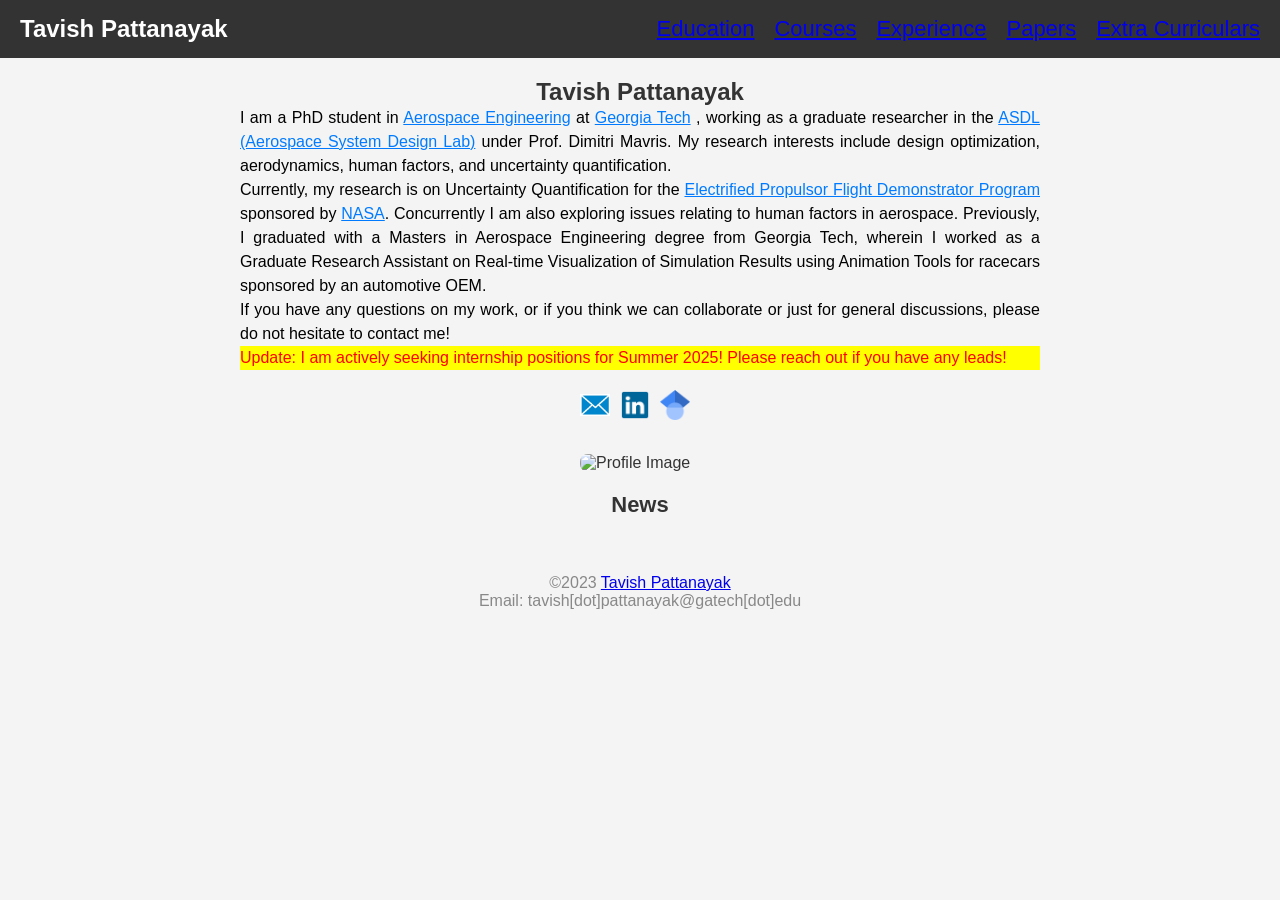
==== index.html @ 8616448d "Update index.html" ====
<!DOCTYPE HTML>
<html lang="en">
<head>
<meta http-equiv="Content-Type" content="text/html; charset=UTF-8">
<title>Tavish Pattanayak</title>
<meta name="author" content="Tavish Pattanayak">
<meta name="viewport" content="width=device-width, initial-scale=1">
<link rel="stylesheet" type="text/css" href="stylesheet.css">
<link rel="icon" href="data:image/svg+xml,<svg xmlns=%22http://www.w3.org/2000/svg%22 viewBox=%220 0 100 100%22><text y=%22.9em%22 font-size=%2290%22>🌐</text></svg>">
<style>
  /* Reset default margin and padding */
  body, h1, h2, h3, p {
    margin: 0;
    padding: 0;
  }

  /* Define a general font and background color */
  body {
    font-family: Arial, sans-serif;
    color: #333;
    background-color: #f4f4f4;
  }

  /* Center the content */
  .container {
    display: flex;
    flex-direction: column;
    align-items: center;
    padding: 20px;
    max-width: 800px;
    margin: 0 auto;
  }

  /* Add spacing between sections */
  .section {
    margin-bottom: 20px;
  }

  /* Style the name */
  .name {
    font-size: 24px;
    font-weight: bold;
    text-align: center;
  }

  /* Style the main content text */
  .content {
    font-size: 24px !important;
    text-align: justify;
    line-height: 1.5;
    color: #000;
  }

  /* Style headings */
  h2 {
    font-size: 22px;
    margin-bottom: 10px;
  }

  /* Style the image */
  .image img {
    width: 100%;
    max-width: 300px;
    height: auto;
    border-radius: 8px;
  }

	/* Target anchor tags within paragraphs and change font size */
.content p a {
  font-size: 16px; /* Adjust the desired font size */
  color: #007bff; /* Change the link color if needed */
}

  /* Style the footer */
  .footer {
    text-align: center;
    margin-top: 20px;
    color: #888;
  }

	.social-links {
  display: flex;
  justify-content: space-between;
  align-items: center;
}

.social-item {
  flex: 1;
  text-align: center;
}
	
	.social-links img {
  width: 30px;
  margin-right: 10px;
}
  /* Header styles */
  .header {
    background-color: #333;
    color: #fff;
    padding: 15px 20px;
    display: flex;
    justify-content: space-between;
    align-items: center;
  }

  .logo {
    font-size: 24px;
    font-weight: bold;
  }

  .menu-toggle {
    display: none;
    cursor: pointer;
  }

  .menu {
    display: flex;
    gap: 20px;
  }

  .menu-item {
    font-size: 22px;
    cursor: pointer;
    color: #77aafff;
  }

  @media screen and (max-width: 768px) {
    .menu {
      display: none;
      flex-direction: column;
      position: absolute;
      top: 60px;
      right: 20px;
      background-color: #333;
      width: 150px;
      padding: 10px;
    }

    .menu-item {
      font-size: 16px;
      margin-bottom: 10px;
    }

    .menu-toggle {
      display: block;
    }
  }
</style>
</head>
<body>
<div class="header">
  <div class="logo">Tavish Pattanayak</div>
  <div class="menu-toggle">&#9776;</div>
  <div class="menu">
    <div class="menu-item"><a href="Education.html">Education</a></div>
    <div class="menu-item"><a href="Courses.html">Courses</a></div>
    <div class="menu-item"><a href="Experience.html">Experience</a></div>
    <div class="menu-item"><a href="Papers.html">Papers</a></div>
    <div class="menu-item"><a href="Extrac.html">Extra Curriculars</a></div>
  </div>
</div>

<div class="container">
  <div class="section" id="about-me">
    <h1 class="name">Tavish Pattanayak</h1>
    <div class="content">
      <p style="font-size: 16px;">I am a PhD student in <a href="https://ae.gatech.edu/">Aerospace Engineering</a> at <a href="https://www.gatech.edu/">Georgia Tech</a> , working as a graduate researcher in the <a href="https://www.asdl.gatech.edu/">ASDL (Aerospace System Design Lab)</a> under Prof. Dimitri Mavris. My research interests include design optimization, aerodynamics, human factors, and uncertainty quantification. 
              </p>
      <p style="font-size: 16px;">
		Currently, my research is on Uncertainty Quantification for the <a href="https://www.nasa.gov/aeroresearch/programs/iasp/epfd/">Electrified Propulsor Flight Demonstrator Program</a> sponsored by <a href="https://www.nasa.gov/">NASA</a>. Concurrently I am also exploring issues relating to human factors in aerospace.  
               Previously, I graduated with a Masters in Aerospace Engineering degree from Georgia Tech, wherein I worked as a Graduate Research Assistant on Real-time Visualization of Simulation Results using Animation Tools for racecars sponsored by an automotive OEM. 
      </p> <p style="font-size: 16px;">If you have any questions on my work, or if you think we can collaborate or just for general discussions, please do not hesitate to contact me!   <br>
	      <p style="font-size: 16px; background-color: yellow; color: red;">Update: I am actively seeking internship positions for Summer 2025! Please reach out if you have any leads!
              </p>
	
    </div>
  </div>

  <div class="section" id="courses">
	    <div class="social-links">
    <a href="mailto:tavish.pattanayak@gatech.edu">
      <img src="images/twittericon.png" alt="Email">
    </a>
    <a href="https://www.linkedin.com/in/tavishp/">
      <img src="images/linkedinicon.png" alt="LinkedIn">
    </a>
    <a href="https://scholar.google.com/citations?user=PsUwedsAAAAJ&hl=en">
      <img src="images/googlescholaricon.png" alt="Google Scholar">
    </a>
  </div>
	  <div style="height: 30px;"></div>
    <div class="image">
      <img src="images/profile.JPG" alt="Profile Image">
    </div>
  </div>

  <div class="section" id="experience">
    <h2>News</h2>
    <ul>
      <!-- Your news items here -->
    </ul>
  </div>

  <div class="section" id="contact-me">
    <div class="footer">
      <p>©2023 <a href="https://tp2910.github.io">Tavish Pattanayak</a></p>
      <p>Email: tavish[dot]pattanayak@gatech[dot]edu</p>
    </div>
  </div>
</div>
</body>
</html>
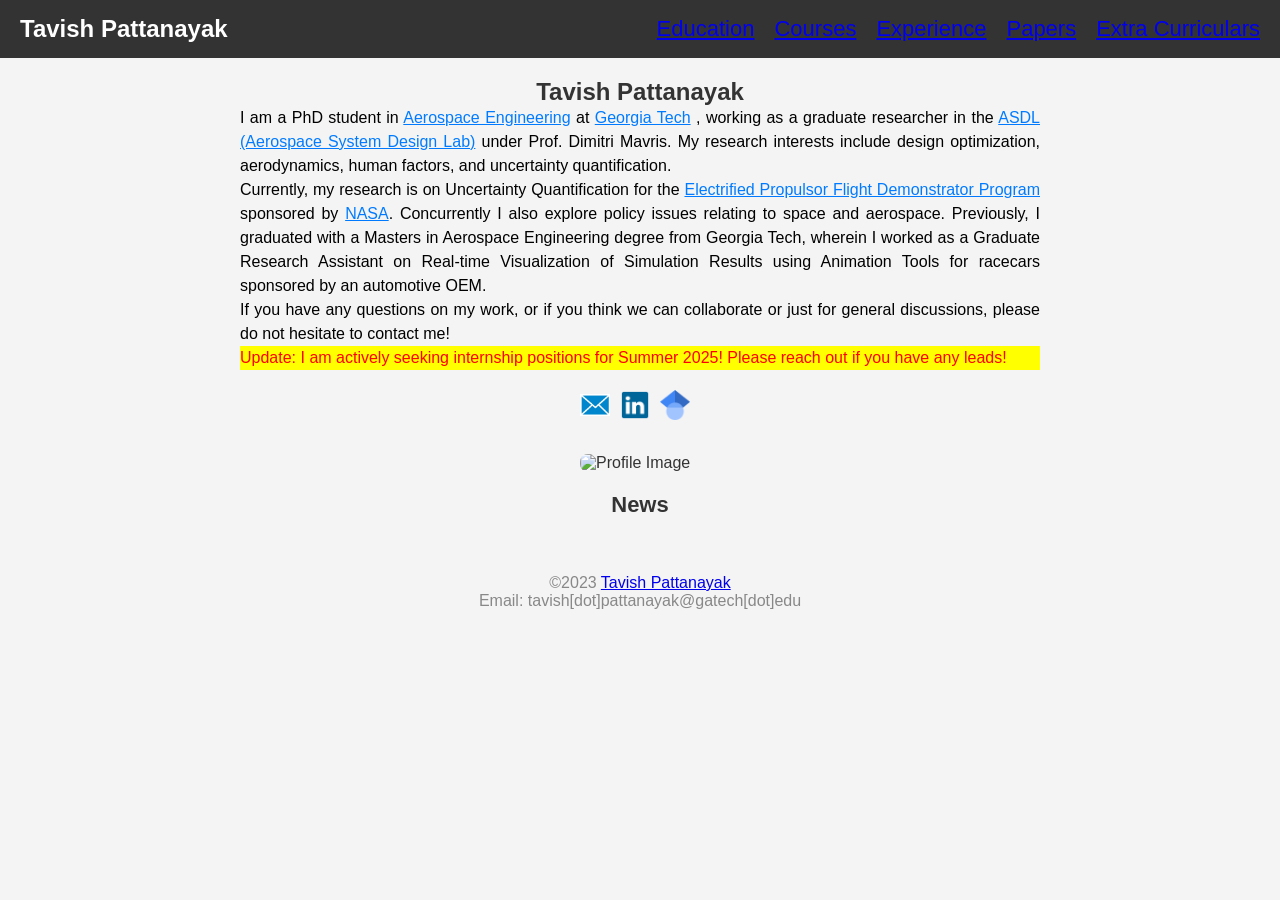
==== commit 1490fe4e: "Update index.html" ====
--- a/index.html
+++ b/index.html
@@ -167,7 +167,7 @@
       <p style="font-size: 16px;">I am a PhD student in <a href="https://ae.gatech.edu/">Aerospace Engineering</a> at <a href="https://www.gatech.edu/">Georgia Tech</a> , working as a graduate researcher in the <a href="https://www.asdl.gatech.edu/">ASDL (Aerospace System Design Lab)</a> under Prof. Dimitri Mavris. My research interests include design optimization, aerodynamics, human factors, and uncertainty quantification. 
               </p>
       <p style="font-size: 16px;">
-		Currently, my research is on Uncertainty Quantification for the <a href="https://www.nasa.gov/aeroresearch/programs/iasp/epfd/">Electrified Propulsor Flight Demonstrator Program</a> sponsored by <a href="https://www.nasa.gov/">NASA</a>. Concurrently I am also exploring issues relating to human factors in aerospace.  
+		Currently, my research is on Uncertainty Quantification for the <a href="https://www.nasa.gov/aeroresearch/programs/iasp/epfd/">Electrified Propulsor Flight Demonstrator Program</a> sponsored by <a href="https://www.nasa.gov/">NASA</a>. Concurrently I also explore policy issues relating to space and aerospace.  
                Previously, I graduated with a Masters in Aerospace Engineering degree from Georgia Tech, wherein I worked as a Graduate Research Assistant on Real-time Visualization of Simulation Results using Animation Tools for racecars sponsored by an automotive OEM. 
       </p> <p style="font-size: 16px;">If you have any questions on my work, or if you think we can collaborate or just for general discussions, please do not hesitate to contact me!   <br>
 	      <p style="font-size: 16px; background-color: yellow; color: red;">Update: I am actively seeking internship positions for Summer 2025! Please reach out if you have any leads!
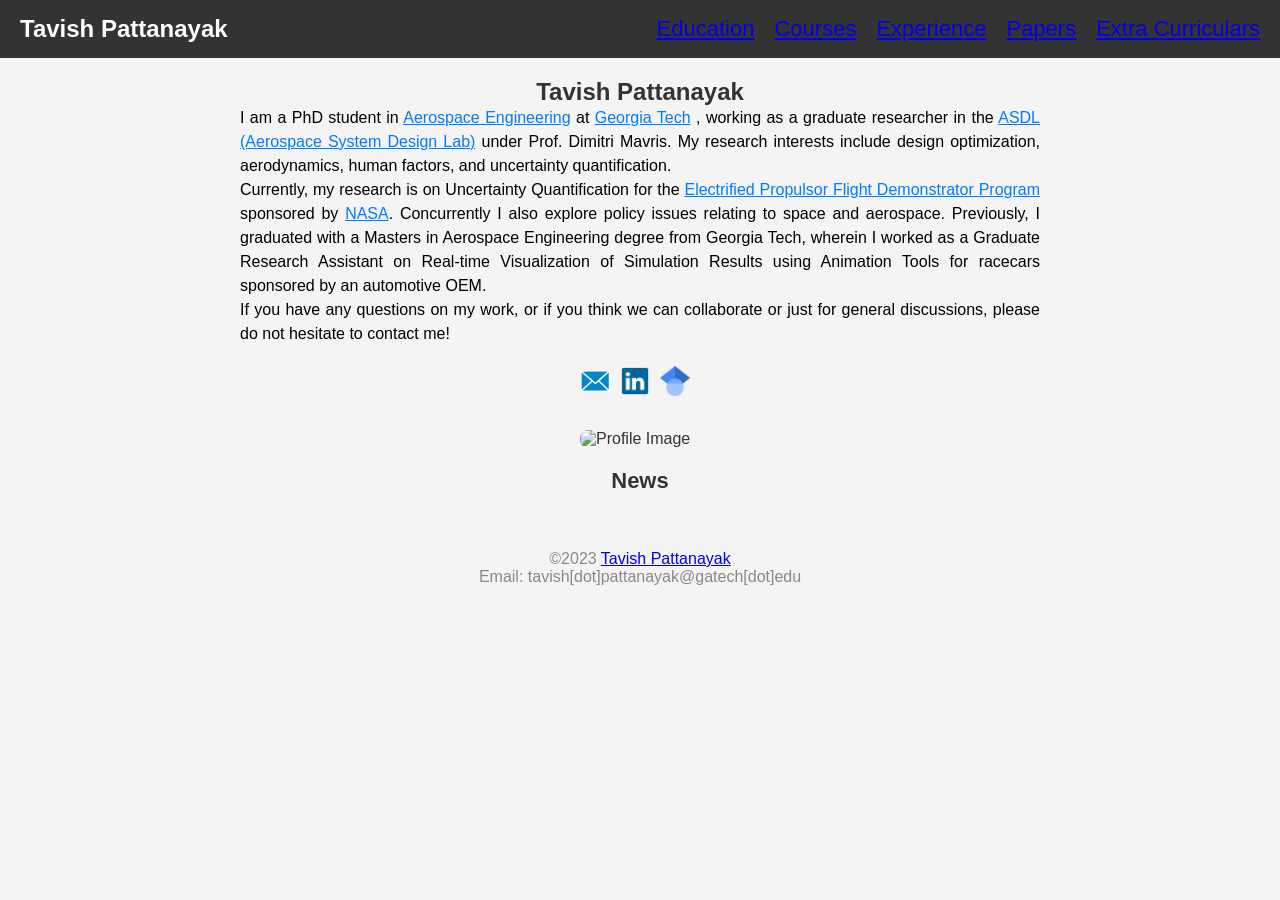
==== commit aaa634c2: "Update index.html" ====
--- a/index.html
+++ b/index.html
@@ -170,8 +170,6 @@
 		Currently, my research is on Uncertainty Quantification for the <a href="https://www.nasa.gov/aeroresearch/programs/iasp/epfd/">Electrified Propulsor Flight Demonstrator Program</a> sponsored by <a href="https://www.nasa.gov/">NASA</a>. Concurrently I also explore policy issues relating to space and aerospace.  
                Previously, I graduated with a Masters in Aerospace Engineering degree from Georgia Tech, wherein I worked as a Graduate Research Assistant on Real-time Visualization of Simulation Results using Animation Tools for racecars sponsored by an automotive OEM. 
       </p> <p style="font-size: 16px;">If you have any questions on my work, or if you think we can collaborate or just for general discussions, please do not hesitate to contact me!   <br>
-	      <p style="font-size: 16px; background-color: yellow; color: red;">Update: I am actively seeking internship positions for Summer 2025! Please reach out if you have any leads!
-              </p>
 	
     </div>
   </div>
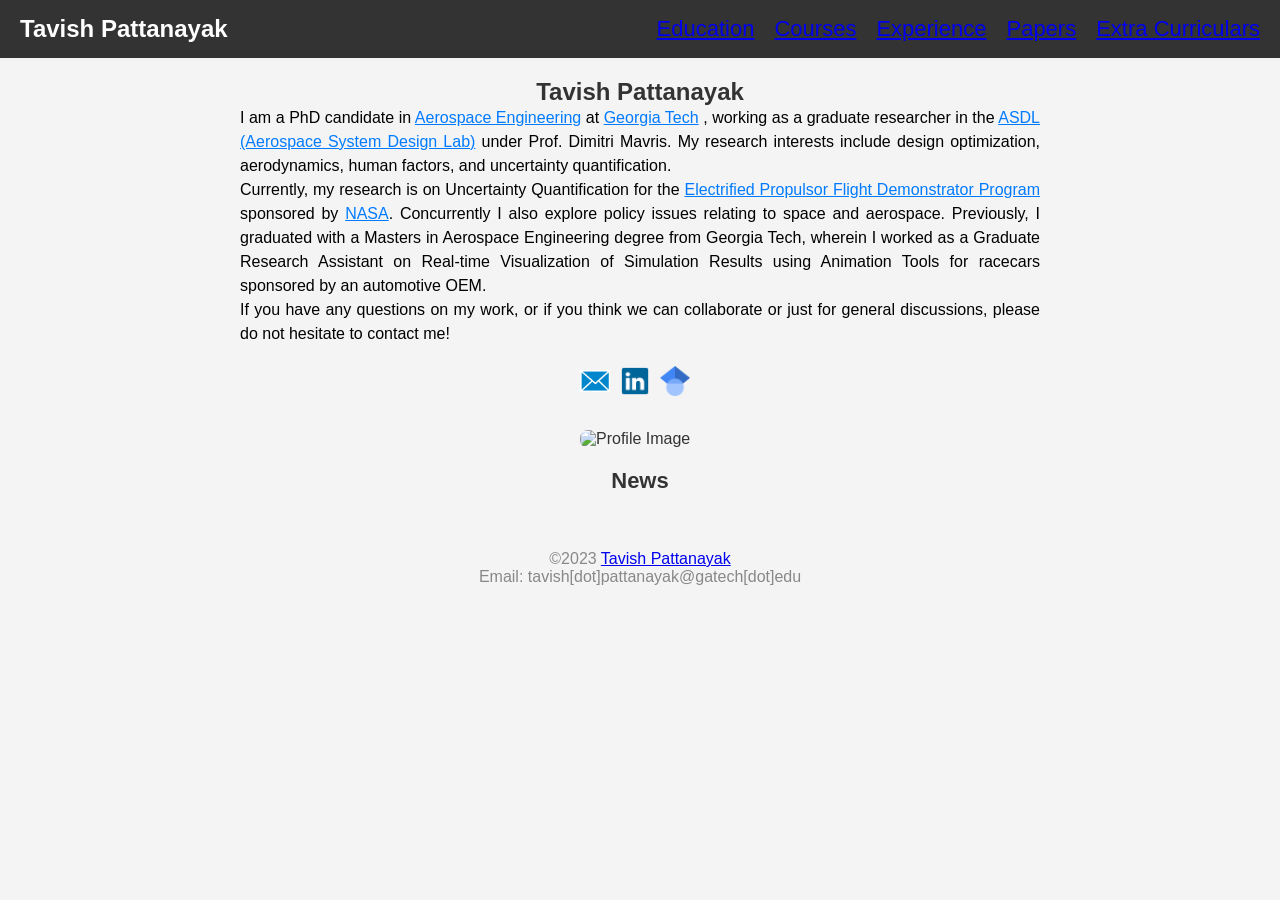
==== commit 6f342ce4: "Update index.html" ====
--- a/index.html
+++ b/index.html
@@ -164,7 +164,7 @@
   <div class="section" id="about-me">
     <h1 class="name">Tavish Pattanayak</h1>
     <div class="content">
-      <p style="font-size: 16px;">I am a PhD student in <a href="https://ae.gatech.edu/">Aerospace Engineering</a> at <a href="https://www.gatech.edu/">Georgia Tech</a> , working as a graduate researcher in the <a href="https://www.asdl.gatech.edu/">ASDL (Aerospace System Design Lab)</a> under Prof. Dimitri Mavris. My research interests include design optimization, aerodynamics, human factors, and uncertainty quantification. 
+      <p style="font-size: 16px;">I am a PhD candidate in <a href="https://ae.gatech.edu/">Aerospace Engineering</a> at <a href="https://www.gatech.edu/">Georgia Tech</a> , working as a graduate researcher in the <a href="https://www.asdl.gatech.edu/">ASDL (Aerospace System Design Lab)</a> under Prof. Dimitri Mavris. My research interests include design optimization, aerodynamics, human factors, and uncertainty quantification. 
               </p>
       <p style="font-size: 16px;">
 		Currently, my research is on Uncertainty Quantification for the <a href="https://www.nasa.gov/aeroresearch/programs/iasp/epfd/">Electrified Propulsor Flight Demonstrator Program</a> sponsored by <a href="https://www.nasa.gov/">NASA</a>. Concurrently I also explore policy issues relating to space and aerospace.  
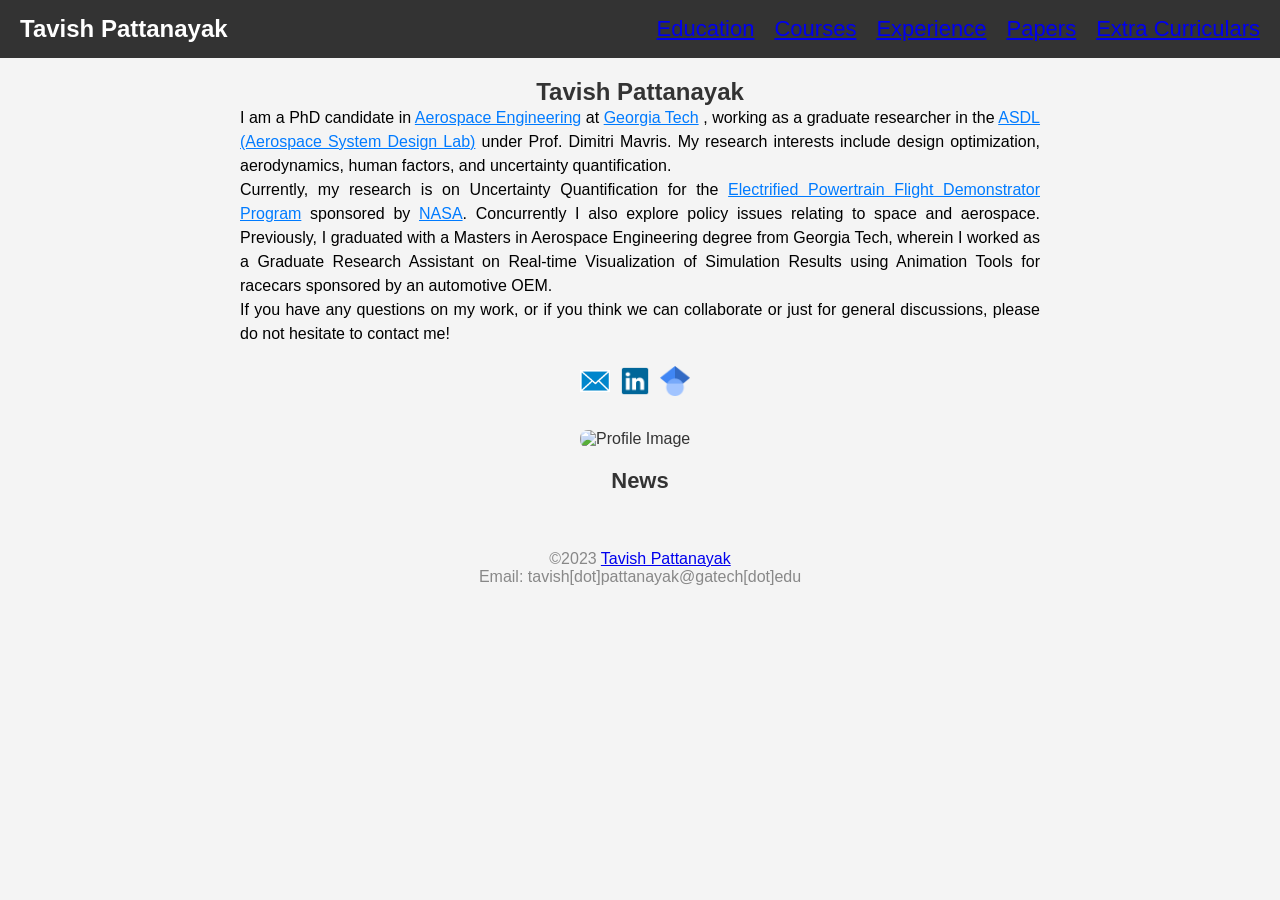
==== commit 621e002e: "Update index.html" ====
--- a/index.html
+++ b/index.html
@@ -167,7 +167,7 @@
       <p style="font-size: 16px;">I am a PhD candidate in <a href="https://ae.gatech.edu/">Aerospace Engineering</a> at <a href="https://www.gatech.edu/">Georgia Tech</a> , working as a graduate researcher in the <a href="https://www.asdl.gatech.edu/">ASDL (Aerospace System Design Lab)</a> under Prof. Dimitri Mavris. My research interests include design optimization, aerodynamics, human factors, and uncertainty quantification. 
               </p>
       <p style="font-size: 16px;">
-		Currently, my research is on Uncertainty Quantification for the <a href="https://www.nasa.gov/aeroresearch/programs/iasp/epfd/">Electrified Propulsor Flight Demonstrator Program</a> sponsored by <a href="https://www.nasa.gov/">NASA</a>. Concurrently I also explore policy issues relating to space and aerospace.  
+		Currently, my research is on Uncertainty Quantification for the <a href="https://www.nasa.gov/aeroresearch/programs/iasp/epfd/">Electrified Powertrain Flight Demonstrator Program</a> sponsored by <a href="https://www.nasa.gov/">NASA</a>. Concurrently I also explore policy issues relating to space and aerospace.  
                Previously, I graduated with a Masters in Aerospace Engineering degree from Georgia Tech, wherein I worked as a Graduate Research Assistant on Real-time Visualization of Simulation Results using Animation Tools for racecars sponsored by an automotive OEM. 
       </p> <p style="font-size: 16px;">If you have any questions on my work, or if you think we can collaborate or just for general discussions, please do not hesitate to contact me!   <br>
 	
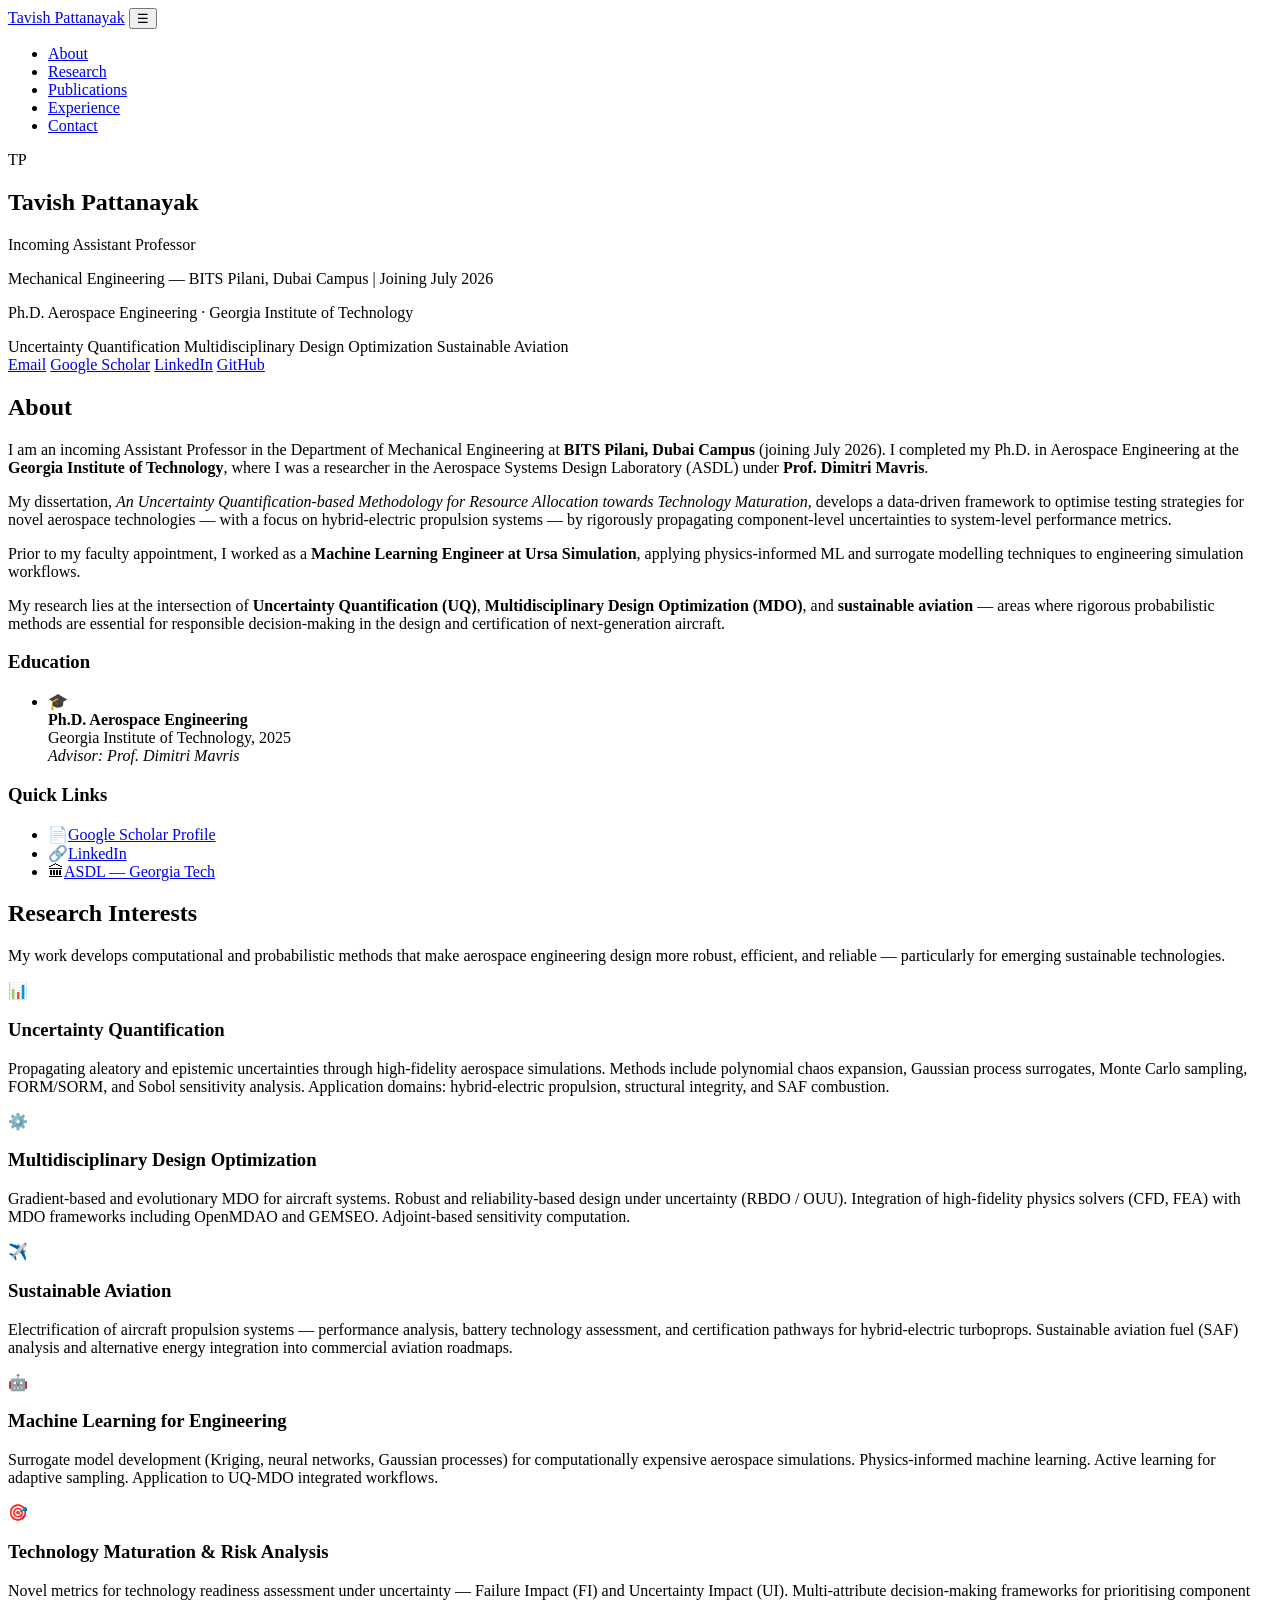
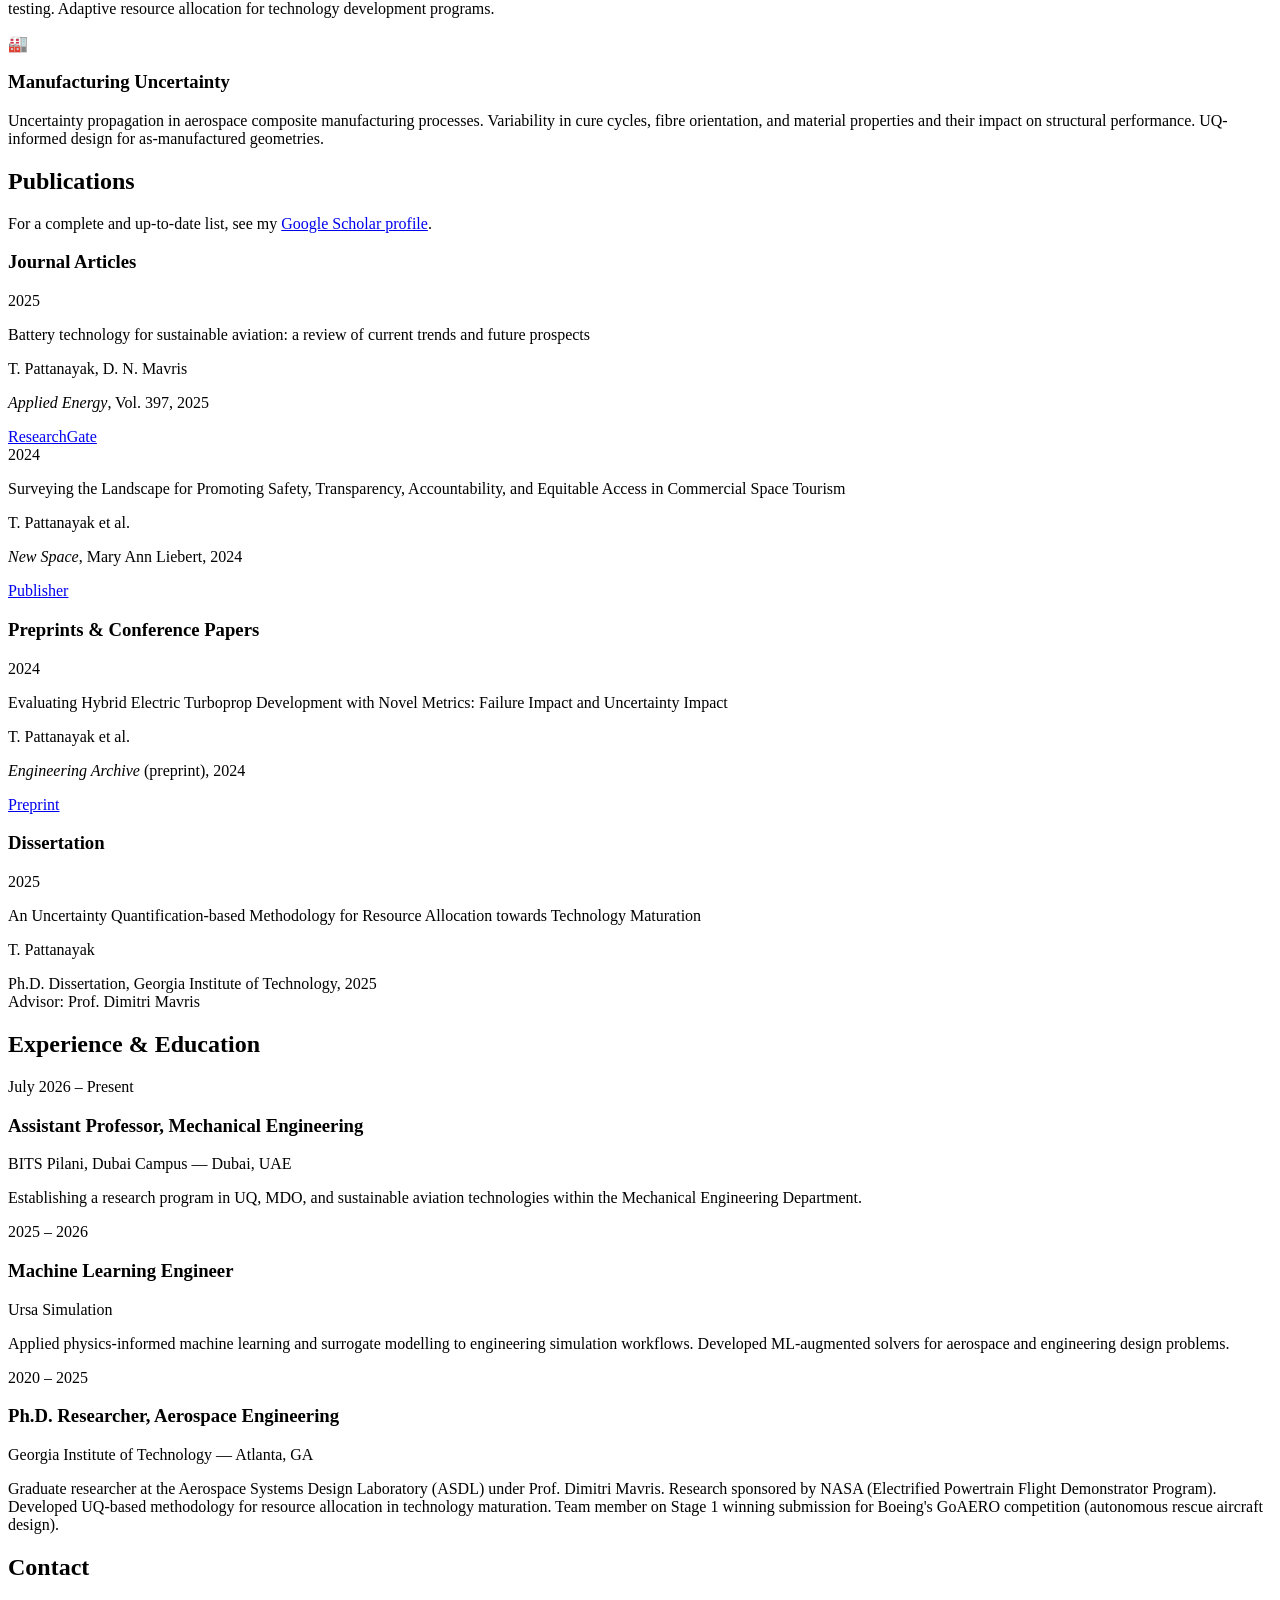
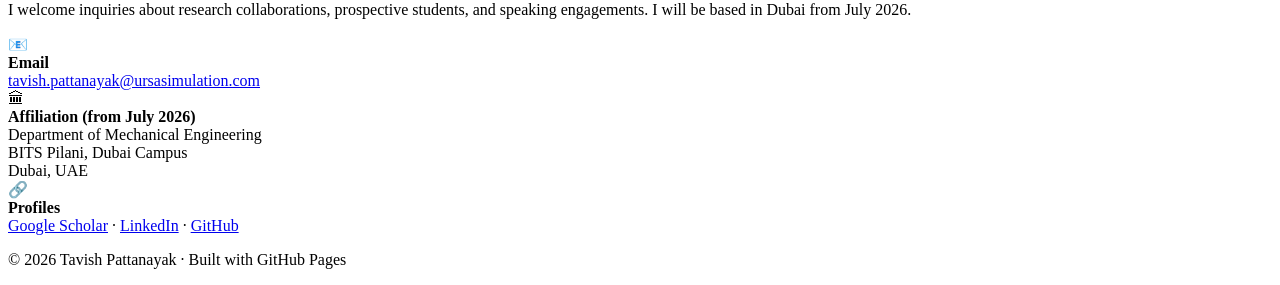
==== commit e6c874d5: "Update HTML structure and improve metadata" ====
--- a/index.html
+++ b/index.html
@@ -1,210 +1,351 @@
-<!DOCTYPE HTML>
+<!DOCTYPE html>
 <html lang="en">
 <head>
-<meta http-equiv="Content-Type" content="text/html; charset=UTF-8">
-<title>Tavish Pattanayak</title>
-<meta name="author" content="Tavish Pattanayak">
-<meta name="viewport" content="width=device-width, initial-scale=1">
-<link rel="stylesheet" type="text/css" href="stylesheet.css">
-<link rel="icon" href="data:image/svg+xml,<svg xmlns=%22http://www.w3.org/2000/svg%22 viewBox=%220 0 100 100%22><text y=%22.9em%22 font-size=%2290%22>🌐</text></svg>">
-<style>
-  /* Reset default margin and padding */
-  body, h1, h2, h3, p {
-    margin: 0;
-    padding: 0;
-  }
-
-  /* Define a general font and background color */
-  body {
-    font-family: Arial, sans-serif;
-    color: #333;
-    background-color: #f4f4f4;
-  }
-
-  /* Center the content */
-  .container {
-    display: flex;
-    flex-direction: column;
-    align-items: center;
-    padding: 20px;
-    max-width: 800px;
-    margin: 0 auto;
-  }
-
-  /* Add spacing between sections */
-  .section {
-    margin-bottom: 20px;
-  }
-
-  /* Style the name */
-  .name {
-    font-size: 24px;
-    font-weight: bold;
-    text-align: center;
-  }
-
-  /* Style the main content text */
-  .content {
-    font-size: 24px !important;
-    text-align: justify;
-    line-height: 1.5;
-    color: #000;
-  }
-
-  /* Style headings */
-  h2 {
-    font-size: 22px;
-    margin-bottom: 10px;
-  }
-
-  /* Style the image */
-  .image img {
-    width: 100%;
-    max-width: 300px;
-    height: auto;
-    border-radius: 8px;
-  }
-
-	/* Target anchor tags within paragraphs and change font size */
-.content p a {
-  font-size: 16px; /* Adjust the desired font size */
-  color: #007bff; /* Change the link color if needed */
-}
-
-  /* Style the footer */
-  .footer {
-    text-align: center;
-    margin-top: 20px;
-    color: #888;
-  }
-
-	.social-links {
-  display: flex;
-  justify-content: space-between;
-  align-items: center;
-}
-
-.social-item {
-  flex: 1;
-  text-align: center;
-}
-	
-	.social-links img {
-  width: 30px;
-  margin-right: 10px;
-}
-  /* Header styles */
-  .header {
-    background-color: #333;
-    color: #fff;
-    padding: 15px 20px;
-    display: flex;
-    justify-content: space-between;
-    align-items: center;
-  }
-
-  .logo {
-    font-size: 24px;
-    font-weight: bold;
-  }
-
-  .menu-toggle {
-    display: none;
-    cursor: pointer;
-  }
-
-  .menu {
-    display: flex;
-    gap: 20px;
-  }
-
-  .menu-item {
-    font-size: 22px;
-    cursor: pointer;
-    color: #77aafff;
-  }
-
-  @media screen and (max-width: 768px) {
-    .menu {
-      display: none;
-      flex-direction: column;
-      position: absolute;
-      top: 60px;
-      right: 20px;
-      background-color: #333;
-      width: 150px;
-      padding: 10px;
-    }
-
-    .menu-item {
-      font-size: 16px;
-      margin-bottom: 10px;
-    }
-
-    .menu-toggle {
-      display: block;
-    }
-  }
-</style>
+  <meta charset="UTF-8" />
+  <meta name="viewport" content="width=device-width, initial-scale=1.0" />
+  <title>Tavish Pattanayak</title>
+  <meta name="description" content="Tavish Pattanayak – Incoming Assistant Professor of Mechanical Engineering at BITS Pilani Dubai. Research in Uncertainty Quantification, MDO, and Sustainable Aviation." />
+  <link rel="preconnect" href="https://fonts.googleapis.com" />
+  <link rel="preconnect" href="https://fonts.gstatic.com" crossorigin />
+  <link href="https://fonts.googleapis.com/css2?family=Inter:wght@300;400;500;600;700&family=Source+Serif+4:ital,wght@0,300;0,400;0,600;1,400&display=swap" rel="stylesheet" />
+  <link rel="stylesheet" href="style.css" />
 </head>
 <body>
-<div class="header">
-  <div class="logo">Tavish Pattanayak</div>
-  <div class="menu-toggle">&#9776;</div>
-  <div class="menu">
-    <div class="menu-item"><a href="Education.html">Education</a></div>
-    <div class="menu-item"><a href="Courses.html">Courses</a></div>
-    <div class="menu-item"><a href="Experience.html">Experience</a></div>
-    <div class="menu-item"><a href="Papers.html">Papers</a></div>
-    <div class="menu-item"><a href="Extrac.html">Extra Curriculars</a></div>
-  </div>
-</div>
-
-<div class="container">
-  <div class="section" id="about-me">
-    <h1 class="name">Tavish Pattanayak</h1>
-    <div class="content">
-      <p style="font-size: 16px;">I am a PhD candidate in <a href="https://ae.gatech.edu/">Aerospace Engineering</a> at <a href="https://www.gatech.edu/">Georgia Tech</a> , working as a graduate researcher in the <a href="https://www.asdl.gatech.edu/">ASDL (Aerospace System Design Lab)</a> under Prof. Dimitri Mavris. My research interests include design optimization, aerodynamics, human factors, and uncertainty quantification. 
-              </p>
-      <p style="font-size: 16px;">
-		Currently, my research is on Uncertainty Quantification for the <a href="https://www.nasa.gov/aeroresearch/programs/iasp/epfd/">Electrified Powertrain Flight Demonstrator Program</a> sponsored by <a href="https://www.nasa.gov/">NASA</a>. Concurrently I also explore policy issues relating to space and aerospace.  
-               Previously, I graduated with a Masters in Aerospace Engineering degree from Georgia Tech, wherein I worked as a Graduate Research Assistant on Real-time Visualization of Simulation Results using Animation Tools for racecars sponsored by an automotive OEM. 
-      </p> <p style="font-size: 16px;">If you have any questions on my work, or if you think we can collaborate or just for general discussions, please do not hesitate to contact me!   <br>
-	
-    </div>
-  </div>
-
-  <div class="section" id="courses">
-	    <div class="social-links">
-    <a href="mailto:tavish.pattanayak@gatech.edu">
-      <img src="images/twittericon.png" alt="Email">
-    </a>
-    <a href="https://www.linkedin.com/in/tavishp/">
-      <img src="images/linkedinicon.png" alt="LinkedIn">
-    </a>
-    <a href="https://scholar.google.com/citations?user=PsUwedsAAAAJ&hl=en">
-      <img src="images/googlescholaricon.png" alt="Google Scholar">
-    </a>
-  </div>
-	  <div style="height: 30px;"></div>
-    <div class="image">
-      <img src="images/profile.JPG" alt="Profile Image">
-    </div>
-  </div>
-
-  <div class="section" id="experience">
-    <h2>News</h2>
-    <ul>
-      <!-- Your news items here -->
+
+<!-- ── NAV ─────────────────────────────────────────────────────────────────── -->
+<nav id="navbar">
+  <div class="nav-inner">
+    <a class="nav-name" href="#top">Tavish Pattanayak</a>
+    <button class="nav-toggle" aria-label="Toggle menu" onclick="toggleMenu()">&#9776;</button>
+    <ul class="nav-links" id="navLinks">
+      <li><a href="#about">About</a></li>
+      <li><a href="#research">Research</a></li>
+      <li><a href="#publications">Publications</a></li>
+      <li><a href="#experience">Experience</a></li>
+      <li><a href="#contact">Contact</a></li>
     </ul>
   </div>
-
-  <div class="section" id="contact-me">
-    <div class="footer">
-      <p>©2023 <a href="https://tp2910.github.io">Tavish Pattanayak</a></p>
-      <p>Email: tavish[dot]pattanayak@gatech[dot]edu</p>
-    </div>
-  </div>
-</div>
+</nav>
+
+<!-- ── HERO ────────────────────────────────────────────────────────────────── -->
+<section id="top" class="hero">
+  <div class="hero-inner">
+    <div class="hero-photo-wrap">
+      <img src="photo.jpg" alt="Tavish Pattanayak" class="hero-photo" onerror="this.style.display='none';document.getElementById('photo-initials').style.display='flex'" />
+      <div id="photo-initials" class="hero-initials" style="display:none">TP</div>
+    </div>
+    <div class="hero-text">
+      <h1 class="hero-name">Tavish Pattanayak</h1>
+      <p class="hero-title">Incoming Assistant Professor</p>
+      <p class="hero-affil">
+        <span class="affil-primary">Mechanical Engineering — BITS Pilani, Dubai Campus</span>
+        <span class="affil-sep">|</span>
+        <span class="affil-joining">Joining July 2026</span>
+      </p>
+      <p class="hero-sub">Ph.D. Aerospace Engineering · Georgia Institute of Technology</p>
+      <div class="hero-badges">
+        <span class="badge">Uncertainty Quantification</span>
+        <span class="badge">Multidisciplinary Design Optimization</span>
+        <span class="badge">Sustainable Aviation</span>
+      </div>
+      <div class="hero-links">
+        <a href="mailto:tavish.pattanayak@ursasimulation.com" class="btn btn-primary">Email</a>
+        <a href="https://scholar.google.com/citations?user=PsUwedsAAAAJ&hl=en" target="_blank" rel="noopener" class="btn btn-outline">Google Scholar</a>
+        <a href="https://www.linkedin.com/in/tavishp/" target="_blank" rel="noopener" class="btn btn-outline">LinkedIn</a>
+        <a href="https://github.com/tp2910" target="_blank" rel="noopener" class="btn btn-outline">GitHub</a>
+      </div>
+    </div>
+  </div>
+</section>
+
+<!-- ── ABOUT ───────────────────────────────────────────────────────────────── -->
+<section id="about" class="section section-alt">
+  <div class="container">
+    <h2 class="section-title">About</h2>
+    <div class="about-grid">
+      <div class="about-text">
+        <p>
+          I am an incoming Assistant Professor in the Department of Mechanical Engineering at
+          <strong>BITS Pilani, Dubai Campus</strong> (joining July 2026). I completed my Ph.D. in
+          Aerospace Engineering at the <strong>Georgia Institute of Technology</strong>, where I
+          was a researcher in the Aerospace Systems Design Laboratory (ASDL) under
+          <strong>Prof. Dimitri Mavris</strong>.
+        </p>
+        <p>
+          My dissertation, <em>An Uncertainty Quantification-based Methodology for Resource
+          Allocation towards Technology Maturation</em>, develops a data-driven framework to
+          optimise testing strategies for novel aerospace technologies — with a focus on
+          hybrid-electric propulsion systems — by rigorously propagating component-level
+          uncertainties to system-level performance metrics.
+        </p>
+        <p>
+          Prior to my faculty appointment, I worked as a <strong>Machine Learning Engineer at
+          Ursa Simulation</strong>, applying physics-informed ML and surrogate modelling techniques
+          to engineering simulation workflows.
+        </p>
+        <p>
+          My research lies at the intersection of <strong>Uncertainty Quantification (UQ)</strong>,
+          <strong>Multidisciplinary Design Optimization (MDO)</strong>, and
+          <strong>sustainable aviation</strong> — areas where rigorous probabilistic methods are
+          essential for responsible decision-making in the design and certification of next-generation
+          aircraft.
+        </p>
+      </div>
+      <div class="about-card-wrap">
+        <div class="info-card">
+          <h3 class="card-heading">Education</h3>
+          <ul class="info-list">
+            <li>
+              <span class="info-icon">🎓</span>
+              <div>
+                <strong>Ph.D. Aerospace Engineering</strong><br/>
+                Georgia Institute of Technology, 2025<br/>
+                <em>Advisor: Prof. Dimitri Mavris</em>
+              </div>
+            </li>
+          </ul>
+        </div>
+        <div class="info-card">
+          <h3 class="card-heading">Quick Links</h3>
+          <ul class="info-list">
+            <li><span class="info-icon">📄</span><a href="https://scholar.google.com/citations?user=PsUwedsAAAAJ&hl=en" target="_blank">Google Scholar Profile</a></li>
+            <li><span class="info-icon">🔗</span><a href="https://www.linkedin.com/in/tavishp/" target="_blank">LinkedIn</a></li>
+            <li><span class="info-icon">🏛</span><a href="https://www.asdl.gatech.edu/" target="_blank">ASDL — Georgia Tech</a></li>
+          </ul>
+        </div>
+      </div>
+    </div>
+  </div>
+</section>
+
+<!-- ── RESEARCH ────────────────────────────────────────────────────────────── -->
+<section id="research" class="section">
+  <div class="container">
+    <h2 class="section-title">Research Interests</h2>
+    <p class="section-intro">My work develops computational and probabilistic methods that make aerospace engineering design more robust, efficient, and reliable — particularly for emerging sustainable technologies.</p>
+    <div class="research-grid">
+
+      <div class="research-card">
+        <div class="research-icon">📊</div>
+        <h3>Uncertainty Quantification</h3>
+        <p>Propagating aleatory and epistemic uncertainties through high-fidelity aerospace simulations. Methods include polynomial chaos expansion, Gaussian process surrogates, Monte Carlo sampling, FORM/SORM, and Sobol sensitivity analysis. Application domains: hybrid-electric propulsion, structural integrity, and SAF combustion.</p>
+      </div>
+
+      <div class="research-card">
+        <div class="research-icon">⚙️</div>
+        <h3>Multidisciplinary Design Optimization</h3>
+        <p>Gradient-based and evolutionary MDO for aircraft systems. Robust and reliability-based design under uncertainty (RBDO / OUU). Integration of high-fidelity physics solvers (CFD, FEA) with MDO frameworks including OpenMDAO and GEMSEO. Adjoint-based sensitivity computation.</p>
+      </div>
+
+      <div class="research-card">
+        <div class="research-icon">✈️</div>
+        <h3>Sustainable Aviation</h3>
+        <p>Electrification of aircraft propulsion systems — performance analysis, battery technology assessment, and certification pathways for hybrid-electric turboprops. Sustainable aviation fuel (SAF) analysis and alternative energy integration into commercial aviation roadmaps.</p>
+      </div>
+
+      <div class="research-card">
+        <div class="research-icon">🤖</div>
+        <h3>Machine Learning for Engineering</h3>
+        <p>Surrogate model development (Kriging, neural networks, Gaussian processes) for computationally expensive aerospace simulations. Physics-informed machine learning. Active learning for adaptive sampling. Application to UQ-MDO integrated workflows.</p>
+      </div>
+
+      <div class="research-card">
+        <div class="research-icon">🎯</div>
+        <h3>Technology Maturation & Risk Analysis</h3>
+        <p>Novel metrics for technology readiness assessment under uncertainty — Failure Impact (FI) and Uncertainty Impact (UI). Multi-attribute decision-making frameworks for prioritising component testing. Adaptive resource allocation for technology development programs.</p>
+      </div>
+
+      <div class="research-card">
+        <div class="research-icon">🏭</div>
+        <h3>Manufacturing Uncertainty</h3>
+        <p>Uncertainty propagation in aerospace composite manufacturing processes. Variability in cure cycles, fibre orientation, and material properties and their impact on structural performance. UQ-informed design for as-manufactured geometries.</p>
+      </div>
+
+    </div>
+  </div>
+</section>
+
+<!-- ── PUBLICATIONS ────────────────────────────────────────────────────────── -->
+<section id="publications" class="section section-alt">
+  <div class="container">
+    <h2 class="section-title">Publications</h2>
+    <p class="section-intro">
+      For a complete and up-to-date list, see my
+      <a href="https://scholar.google.com/citations?user=PsUwedsAAAAJ&hl=en" target="_blank">Google Scholar profile</a>.
+    </p>
+
+    <h3 class="pub-category">Journal Articles</h3>
+
+    <div class="pub-list">
+      <div class="pub-item">
+        <div class="pub-year">2025</div>
+        <div class="pub-content">
+          <p class="pub-title">Battery technology for sustainable aviation: a review of current trends and future prospects</p>
+          <p class="pub-authors">T. Pattanayak, D. N. Mavris</p>
+          <p class="pub-venue"><em>Applied Energy</em>, Vol. 397, 2025</p>
+          <div class="pub-links">
+            <a href="https://www.researchgate.net/publication/397144609_Battery_technology_for_sustainable_aviation_a_review_of_current_trends_and_future_prospects" target="_blank" class="pub-link">ResearchGate</a>
+          </div>
+        </div>
+      </div>
+
+      <div class="pub-item">
+        <div class="pub-year">2024</div>
+        <div class="pub-content">
+          <p class="pub-title">Surveying the Landscape for Promoting Safety, Transparency, Accountability, and Equitable Access in Commercial Space Tourism</p>
+          <p class="pub-authors">T. Pattanayak et al.</p>
+          <p class="pub-venue"><em>New Space</em>, Mary Ann Liebert, 2024</p>
+          <div class="pub-links">
+            <a href="https://www.liebertpub.com/doi/10.1089/space.2024.0008" target="_blank" class="pub-link">Publisher</a>
+          </div>
+        </div>
+      </div>
+    </div>
+
+    <h3 class="pub-category">Preprints &amp; Conference Papers</h3>
+
+    <div class="pub-list">
+      <div class="pub-item">
+        <div class="pub-year">2024</div>
+        <div class="pub-content">
+          <p class="pub-title">Evaluating Hybrid Electric Turboprop Development with Novel Metrics: Failure Impact and Uncertainty Impact</p>
+          <p class="pub-authors">T. Pattanayak et al.</p>
+          <p class="pub-venue"><em>Engineering Archive</em> (preprint), 2024</p>
+          <div class="pub-links">
+            <a href="https://engrxiv.org/preprint/view/6480" target="_blank" class="pub-link">Preprint</a>
+          </div>
+        </div>
+      </div>
+    </div>
+
+    <h3 class="pub-category">Dissertation</h3>
+
+    <div class="pub-list">
+      <div class="pub-item">
+        <div class="pub-year">2025</div>
+        <div class="pub-content">
+          <p class="pub-title">An Uncertainty Quantification-based Methodology for Resource Allocation towards Technology Maturation</p>
+          <p class="pub-authors">T. Pattanayak</p>
+          <p class="pub-venue">Ph.D. Dissertation, Georgia Institute of Technology, 2025<br/>Advisor: Prof. Dimitri Mavris</p>
+        </div>
+      </div>
+    </div>
+
+  </div>
+</section>
+
+<!-- ── EXPERIENCE ──────────────────────────────────────────────────────────── -->
+<section id="experience" class="section">
+  <div class="container">
+    <h2 class="section-title">Experience &amp; Education</h2>
+    <div class="timeline">
+
+      <div class="timeline-item">
+        <div class="timeline-dot"></div>
+        <div class="timeline-content">
+          <span class="timeline-date">July 2026 – Present</span>
+          <h3>Assistant Professor, Mechanical Engineering</h3>
+          <p class="timeline-org">BITS Pilani, Dubai Campus — Dubai, UAE</p>
+          <p>Establishing a research program in UQ, MDO, and sustainable aviation technologies within the Mechanical Engineering Department.</p>
+        </div>
+      </div>
+
+      <div class="timeline-item">
+        <div class="timeline-dot"></div>
+        <div class="timeline-content">
+          <span class="timeline-date">2025 – 2026</span>
+          <h3>Machine Learning Engineer</h3>
+          <p class="timeline-org">Ursa Simulation</p>
+          <p>Applied physics-informed machine learning and surrogate modelling to engineering simulation workflows. Developed ML-augmented solvers for aerospace and engineering design problems.</p>
+        </div>
+      </div>
+
+      <div class="timeline-item">
+        <div class="timeline-dot"></div>
+        <div class="timeline-content">
+          <span class="timeline-date">2020 – 2025</span>
+          <h3>Ph.D. Researcher, Aerospace Engineering</h3>
+          <p class="timeline-org">Georgia Institute of Technology — Atlanta, GA</p>
+          <p>Graduate researcher at the Aerospace Systems Design Laboratory (ASDL) under Prof. Dimitri Mavris. Research sponsored by NASA (Electrified Powertrain Flight Demonstrator Program). Developed UQ-based methodology for resource allocation in technology maturation. Team member on Stage 1 winning submission for Boeing's GoAERO competition (autonomous rescue aircraft design).</p>
+        </div>
+      </div>
+
+    </div>
+  </div>
+</section>
+
+<!-- ── CONTACT ─────────────────────────────────────────────────────────────── -->
+<section id="contact" class="section section-alt">
+  <div class="container contact-container">
+    <h2 class="section-title">Contact</h2>
+    <p class="section-intro">I welcome inquiries about research collaborations, prospective students, and speaking engagements. I will be based in Dubai from July 2026.</p>
+    <div class="contact-grid">
+      <div class="contact-item">
+        <span class="contact-icon">📧</span>
+        <div>
+          <strong>Email</strong><br/>
+          <a href="mailto:tavish.pattanayak@ursasimulation.com">tavish.pattanayak@ursasimulation.com</a>
+        </div>
+      </div>
+      <div class="contact-item">
+        <span class="contact-icon">🏛</span>
+        <div>
+          <strong>Affiliation (from July 2026)</strong><br/>
+          Department of Mechanical Engineering<br/>
+          BITS Pilani, Dubai Campus<br/>
+          Dubai, UAE
+        </div>
+      </div>
+      <div class="contact-item">
+        <span class="contact-icon">🔗</span>
+        <div>
+          <strong>Profiles</strong><br/>
+          <a href="https://scholar.google.com/citations?user=PsUwedsAAAAJ&hl=en" target="_blank">Google Scholar</a> ·
+          <a href="https://www.linkedin.com/in/tavishp/" target="_blank">LinkedIn</a> ·
+          <a href="https://github.com/tp2910" target="_blank">GitHub</a>
+        </div>
+      </div>
+    </div>
+  </div>
+</section>
+
+<!-- ── FOOTER ──────────────────────────────────────────────────────────────── -->
+<footer class="footer">
+  <div class="container">
+    <p>© 2026 Tavish Pattanayak · Built with GitHub Pages</p>
+  </div>
+</footer>
+
+<script>
+  // Sticky nav shadow
+  window.addEventListener('scroll', () => {
+    document.getElementById('navbar').classList.toggle('scrolled', window.scrollY > 20);
+  });
+
+  // Mobile menu toggle
+  function toggleMenu() {
+    document.getElementById('navLinks').classList.toggle('open');
+  }
+
+  // Close menu on link click
+  document.querySelectorAll('.nav-links a').forEach(a => {
+    a.addEventListener('click', () => document.getElementById('navLinks').classList.remove('open'));
+  });
+
+  // Active nav link highlight on scroll
+  const sections = document.querySelectorAll('section[id]');
+  const navLinks = document.querySelectorAll('.nav-links a');
+  const observer = new IntersectionObserver((entries) => {
+    entries.forEach(entry => {
+      if (entry.isIntersecting) {
+        navLinks.forEach(l => l.classList.remove('active'));
+        const active = document.querySelector(`.nav-links a[href="#${entry.target.id}"]`);
+        if (active) active.classList.add('active');
+      }
+    });
+  }, { rootMargin: '-40% 0px -55% 0px' });
+  sections.forEach(s => observer.observe(s));
+</script>
+
 </body>
 </html>
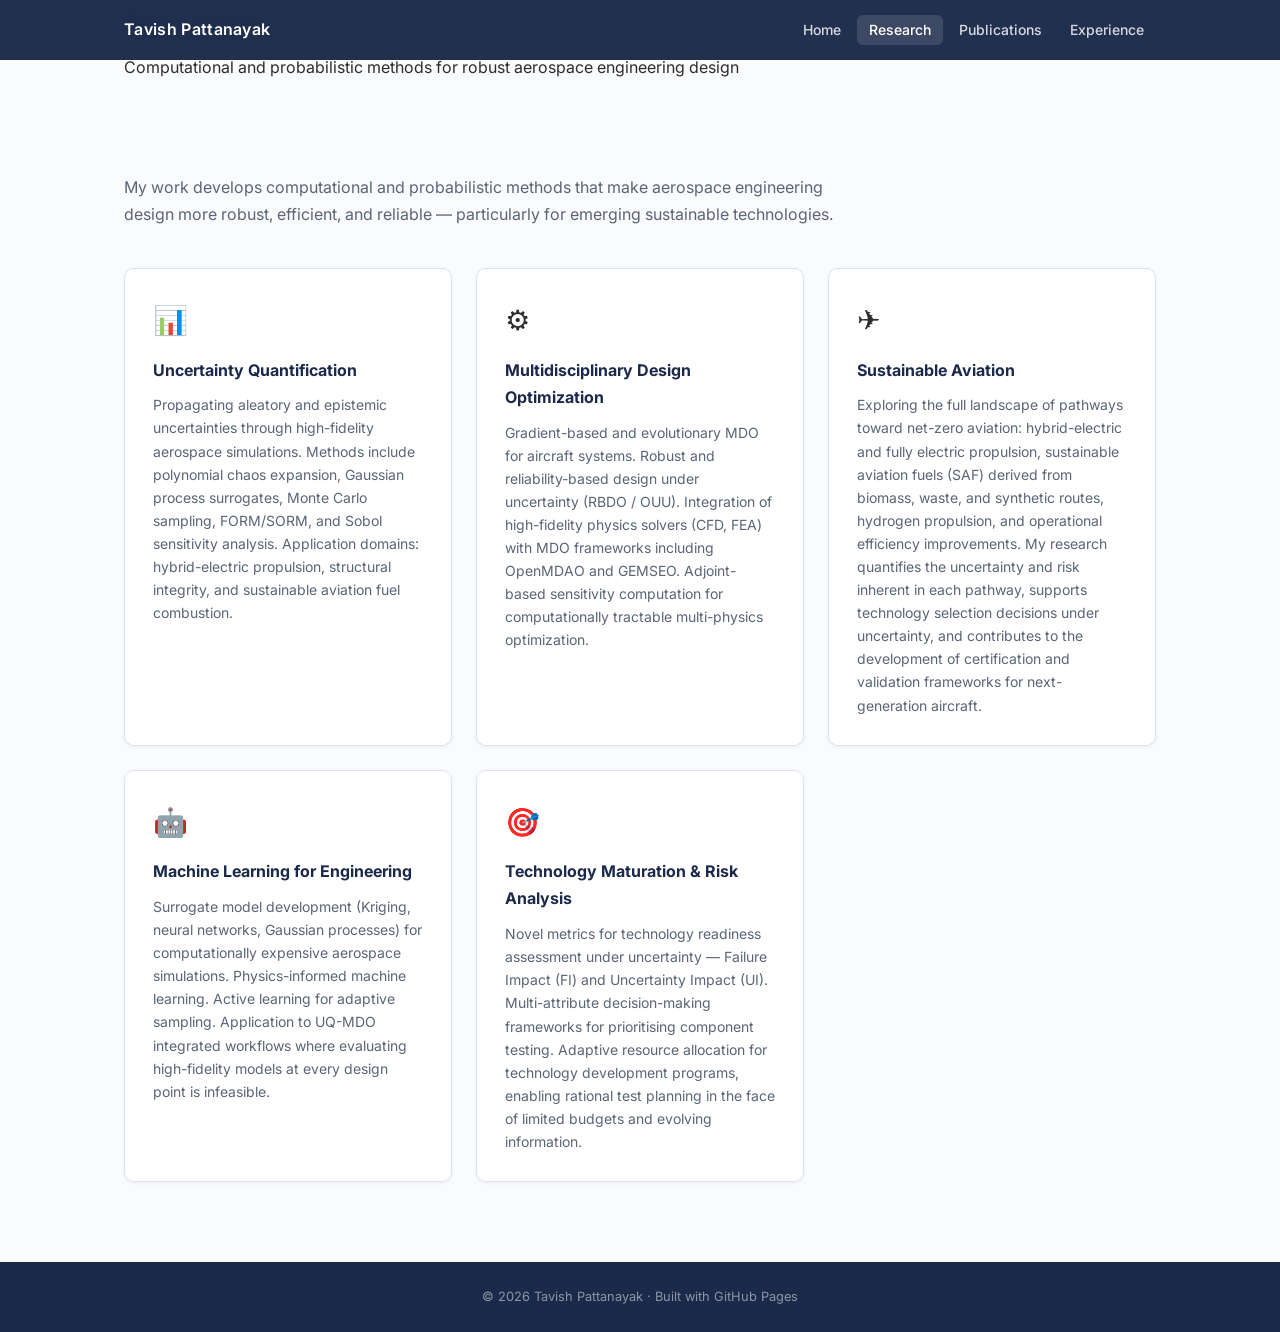
==== commit d2d66f7f: "Update index.html for title and navigation links" ====
--- a/index.html
+++ b/index.html
@@ -3,8 +3,7 @@
 <head>
   <meta charset="UTF-8" />
   <meta name="viewport" content="width=device-width, initial-scale=1.0" />
-  <title>Tavish Pattanayak</title>
-  <meta name="description" content="Tavish Pattanayak – Incoming Assistant Professor of Mechanical Engineering at BITS Pilani Dubai. Research in Uncertainty Quantification, MDO, and Sustainable Aviation." />
+  <title>Research – Tavish Pattanayak</title>
   <link rel="preconnect" href="https://fonts.googleapis.com" />
   <link rel="preconnect" href="https://fonts.gstatic.com" crossorigin />
   <link href="https://fonts.googleapis.com/css2?family=Inter:wght@300;400;500;600;700&family=Source+Serif+4:ital,wght@0,300;0,400;0,600;1,400&display=swap" rel="stylesheet" />
@@ -12,340 +11,71 @@
 </head>
 <body>
 
-<!-- ── NAV ─────────────────────────────────────────────────────────────────── -->
 <nav id="navbar">
   <div class="nav-inner">
-    <a class="nav-name" href="#top">Tavish Pattanayak</a>
+    <a class="nav-name" href="index.html">Tavish Pattanayak</a>
     <button class="nav-toggle" aria-label="Toggle menu" onclick="toggleMenu()">&#9776;</button>
     <ul class="nav-links" id="navLinks">
-      <li><a href="#about">About</a></li>
-      <li><a href="#research">Research</a></li>
-      <li><a href="#publications">Publications</a></li>
-      <li><a href="#experience">Experience</a></li>
-      <li><a href="#contact">Contact</a></li>
+      <li><a href="index.html">Home</a></li>
+      <li><a href="research.html" class="active">Research</a></li>
+      <li><a href="publications.html">Publications</a></li>
+      <li><a href="experience.html">Experience</a></li>
     </ul>
   </div>
 </nav>
 
-<!-- ── HERO ────────────────────────────────────────────────────────────────── -->
-<section id="top" class="hero">
-  <div class="hero-inner">
-    <div class="hero-photo-wrap">
-      <img src="photo.jpg" alt="Tavish Pattanayak" class="hero-photo" onerror="this.style.display='none';document.getElementById('photo-initials').style.display='flex'" />
-      <div id="photo-initials" class="hero-initials" style="display:none">TP</div>
-    </div>
-    <div class="hero-text">
-      <h1 class="hero-name">Tavish Pattanayak</h1>
-      <p class="hero-title">Incoming Assistant Professor</p>
-      <p class="hero-affil">
-        <span class="affil-primary">Mechanical Engineering — BITS Pilani, Dubai Campus</span>
-        <span class="affil-sep">|</span>
-        <span class="affil-joining">Joining July 2026</span>
-      </p>
-      <p class="hero-sub">Ph.D. Aerospace Engineering · Georgia Institute of Technology</p>
-      <div class="hero-badges">
-        <span class="badge">Uncertainty Quantification</span>
-        <span class="badge">Multidisciplinary Design Optimization</span>
-        <span class="badge">Sustainable Aviation</span>
-      </div>
-      <div class="hero-links">
-        <a href="mailto:tavish.pattanayak@ursasimulation.com" class="btn btn-primary">Email</a>
-        <a href="https://scholar.google.com/citations?user=PsUwedsAAAAJ&hl=en" target="_blank" rel="noopener" class="btn btn-outline">Google Scholar</a>
-        <a href="https://www.linkedin.com/in/tavishp/" target="_blank" rel="noopener" class="btn btn-outline">LinkedIn</a>
-        <a href="https://github.com/tp2910" target="_blank" rel="noopener" class="btn btn-outline">GitHub</a>
-      </div>
-    </div>
+<div class="page-header">
+  <div class="container">
+    <h1 class="page-title">Research</h1>
+    <p class="page-subtitle">Computational and probabilistic methods for robust aerospace engineering design</p>
   </div>
-</section>
+</div>
 
-<!-- ── ABOUT ───────────────────────────────────────────────────────────────── -->
-<section id="about" class="section section-alt">
+<section class="section">
   <div class="container">
-    <h2 class="section-title">About</h2>
-    <div class="about-grid">
-      <div class="about-text">
-        <p>
-          I am an incoming Assistant Professor in the Department of Mechanical Engineering at
-          <strong>BITS Pilani, Dubai Campus</strong> (joining July 2026). I completed my Ph.D. in
-          Aerospace Engineering at the <strong>Georgia Institute of Technology</strong>, where I
-          was a researcher in the Aerospace Systems Design Laboratory (ASDL) under
-          <strong>Prof. Dimitri Mavris</strong>.
-        </p>
-        <p>
-          My dissertation, <em>An Uncertainty Quantification-based Methodology for Resource
-          Allocation towards Technology Maturation</em>, develops a data-driven framework to
-          optimise testing strategies for novel aerospace technologies — with a focus on
-          hybrid-electric propulsion systems — by rigorously propagating component-level
-          uncertainties to system-level performance metrics.
-        </p>
-        <p>
-          Prior to my faculty appointment, I worked as a <strong>Machine Learning Engineer at
-          Ursa Simulation</strong>, applying physics-informed ML and surrogate modelling techniques
-          to engineering simulation workflows.
-        </p>
-        <p>
-          My research lies at the intersection of <strong>Uncertainty Quantification (UQ)</strong>,
-          <strong>Multidisciplinary Design Optimization (MDO)</strong>, and
-          <strong>sustainable aviation</strong> — areas where rigorous probabilistic methods are
-          essential for responsible decision-making in the design and certification of next-generation
-          aircraft.
-        </p>
-      </div>
-      <div class="about-card-wrap">
-        <div class="info-card">
-          <h3 class="card-heading">Education</h3>
-          <ul class="info-list">
-            <li>
-              <span class="info-icon">🎓</span>
-              <div>
-                <strong>Ph.D. Aerospace Engineering</strong><br/>
-                Georgia Institute of Technology, 2025<br/>
-                <em>Advisor: Prof. Dimitri Mavris</em>
-              </div>
-            </li>
-          </ul>
-        </div>
-        <div class="info-card">
-          <h3 class="card-heading">Quick Links</h3>
-          <ul class="info-list">
-            <li><span class="info-icon">📄</span><a href="https://scholar.google.com/citations?user=PsUwedsAAAAJ&hl=en" target="_blank">Google Scholar Profile</a></li>
-            <li><span class="info-icon">🔗</span><a href="https://www.linkedin.com/in/tavishp/" target="_blank">LinkedIn</a></li>
-            <li><span class="info-icon">🏛</span><a href="https://www.asdl.gatech.edu/" target="_blank">ASDL — Georgia Tech</a></li>
-          </ul>
-        </div>
-      </div>
-    </div>
-  </div>
-</section>
-
-<!-- ── RESEARCH ────────────────────────────────────────────────────────────── -->
-<section id="research" class="section">
-  <div class="container">
-    <h2 class="section-title">Research Interests</h2>
-    <p class="section-intro">My work develops computational and probabilistic methods that make aerospace engineering design more robust, efficient, and reliable — particularly for emerging sustainable technologies.</p>
+    <p class="section-intro">My work develops computational and probabilistic methods that make aerospace engineering design more robust, efficient, and reliable &mdash; particularly for emerging sustainable technologies.</p>
     <div class="research-grid">
 
       <div class="research-card">
-        <div class="research-icon">📊</div>
+        <div class="research-icon">&#128202;</div>
         <h3>Uncertainty Quantification</h3>
-        <p>Propagating aleatory and epistemic uncertainties through high-fidelity aerospace simulations. Methods include polynomial chaos expansion, Gaussian process surrogates, Monte Carlo sampling, FORM/SORM, and Sobol sensitivity analysis. Application domains: hybrid-electric propulsion, structural integrity, and SAF combustion.</p>
+        <p>Propagating aleatory and epistemic uncertainties through high-fidelity aerospace simulations. Methods include polynomial chaos expansion, Gaussian process surrogates, Monte Carlo sampling, FORM/SORM, and Sobol sensitivity analysis. Application domains: hybrid-electric propulsion, structural integrity, and sustainable aviation fuel combustion.</p>
       </div>
 
       <div class="research-card">
-        <div class="research-icon">⚙️</div>
+        <div class="research-icon">&#9881;&#65039;</div>
         <h3>Multidisciplinary Design Optimization</h3>
-        <p>Gradient-based and evolutionary MDO for aircraft systems. Robust and reliability-based design under uncertainty (RBDO / OUU). Integration of high-fidelity physics solvers (CFD, FEA) with MDO frameworks including OpenMDAO and GEMSEO. Adjoint-based sensitivity computation.</p>
+        <p>Gradient-based and evolutionary MDO for aircraft systems. Robust and reliability-based design under uncertainty (RBDO / OUU). Integration of high-fidelity physics solvers (CFD, FEA) with MDO frameworks including OpenMDAO and GEMSEO. Adjoint-based sensitivity computation for computationally tractable multi-physics optimization.</p>
       </div>
 
       <div class="research-card">
-        <div class="research-icon">✈️</div>
+        <div class="research-icon">&#9992;&#65039;</div>
         <h3>Sustainable Aviation</h3>
-        <p>Electrification of aircraft propulsion systems — performance analysis, battery technology assessment, and certification pathways for hybrid-electric turboprops. Sustainable aviation fuel (SAF) analysis and alternative energy integration into commercial aviation roadmaps.</p>
+        <p>Exploring the full landscape of pathways toward net-zero aviation: hybrid-electric and fully electric propulsion, sustainable aviation fuels (SAF) derived from biomass, waste, and synthetic routes, hydrogen propulsion, and operational efficiency improvements. My research quantifies the uncertainty and risk inherent in each pathway, supports technology selection decisions under uncertainty, and contributes to the development of certification and validation frameworks for next-generation aircraft.</p>
       </div>
 
       <div class="research-card">
-        <div class="research-icon">🤖</div>
+        <div class="research-icon">&#129302;</div>
         <h3>Machine Learning for Engineering</h3>
-        <p>Surrogate model development (Kriging, neural networks, Gaussian processes) for computationally expensive aerospace simulations. Physics-informed machine learning. Active learning for adaptive sampling. Application to UQ-MDO integrated workflows.</p>
+        <p>Surrogate model development (Kriging, neural networks, Gaussian processes) for computationally expensive aerospace simulations. Physics-informed machine learning. Active learning for adaptive sampling. Application to UQ-MDO integrated workflows where evaluating high-fidelity models at every design point is infeasible.</p>
       </div>
 
       <div class="research-card">
-        <div class="research-icon">🎯</div>
-        <h3>Technology Maturation & Risk Analysis</h3>
-        <p>Novel metrics for technology readiness assessment under uncertainty — Failure Impact (FI) and Uncertainty Impact (UI). Multi-attribute decision-making frameworks for prioritising component testing. Adaptive resource allocation for technology development programs.</p>
-      </div>
-
-      <div class="research-card">
-        <div class="research-icon">🏭</div>
-        <h3>Manufacturing Uncertainty</h3>
-        <p>Uncertainty propagation in aerospace composite manufacturing processes. Variability in cure cycles, fibre orientation, and material properties and their impact on structural performance. UQ-informed design for as-manufactured geometries.</p>
+        <div class="research-icon">&#127919;</div>
+        <h3>Technology Maturation &amp; Risk Analysis</h3>
+        <p>Novel metrics for technology readiness assessment under uncertainty &mdash; Failure Impact (FI) and Uncertainty Impact (UI). Multi-attribute decision-making frameworks for prioritising component testing. Adaptive resource allocation for technology development programs, enabling rational test planning in the face of limited budgets and evolving information.</p>
       </div>
 
     </div>
   </div>
 </section>
 
-<!-- ── PUBLICATIONS ────────────────────────────────────────────────────────── -->
-<section id="publications" class="section section-alt">
-  <div class="container">
-    <h2 class="section-title">Publications</h2>
-    <p class="section-intro">
-      For a complete and up-to-date list, see my
-      <a href="https://scholar.google.com/citations?user=PsUwedsAAAAJ&hl=en" target="_blank">Google Scholar profile</a>.
-    </p>
-
-    <h3 class="pub-category">Journal Articles</h3>
-
-    <div class="pub-list">
-      <div class="pub-item">
-        <div class="pub-year">2025</div>
-        <div class="pub-content">
-          <p class="pub-title">Battery technology for sustainable aviation: a review of current trends and future prospects</p>
-          <p class="pub-authors">T. Pattanayak, D. N. Mavris</p>
-          <p class="pub-venue"><em>Applied Energy</em>, Vol. 397, 2025</p>
-          <div class="pub-links">
-            <a href="https://www.researchgate.net/publication/397144609_Battery_technology_for_sustainable_aviation_a_review_of_current_trends_and_future_prospects" target="_blank" class="pub-link">ResearchGate</a>
-          </div>
-        </div>
-      </div>
-
-      <div class="pub-item">
-        <div class="pub-year">2024</div>
-        <div class="pub-content">
-          <p class="pub-title">Surveying the Landscape for Promoting Safety, Transparency, Accountability, and Equitable Access in Commercial Space Tourism</p>
-          <p class="pub-authors">T. Pattanayak et al.</p>
-          <p class="pub-venue"><em>New Space</em>, Mary Ann Liebert, 2024</p>
-          <div class="pub-links">
-            <a href="https://www.liebertpub.com/doi/10.1089/space.2024.0008" target="_blank" class="pub-link">Publisher</a>
-          </div>
-        </div>
-      </div>
-    </div>
-
-    <h3 class="pub-category">Preprints &amp; Conference Papers</h3>
-
-    <div class="pub-list">
-      <div class="pub-item">
-        <div class="pub-year">2024</div>
-        <div class="pub-content">
-          <p class="pub-title">Evaluating Hybrid Electric Turboprop Development with Novel Metrics: Failure Impact and Uncertainty Impact</p>
-          <p class="pub-authors">T. Pattanayak et al.</p>
-          <p class="pub-venue"><em>Engineering Archive</em> (preprint), 2024</p>
-          <div class="pub-links">
-            <a href="https://engrxiv.org/preprint/view/6480" target="_blank" class="pub-link">Preprint</a>
-          </div>
-        </div>
-      </div>
-    </div>
-
-    <h3 class="pub-category">Dissertation</h3>
-
-    <div class="pub-list">
-      <div class="pub-item">
-        <div class="pub-year">2025</div>
-        <div class="pub-content">
-          <p class="pub-title">An Uncertainty Quantification-based Methodology for Resource Allocation towards Technology Maturation</p>
-          <p class="pub-authors">T. Pattanayak</p>
-          <p class="pub-venue">Ph.D. Dissertation, Georgia Institute of Technology, 2025<br/>Advisor: Prof. Dimitri Mavris</p>
-        </div>
-      </div>
-    </div>
-
-  </div>
-</section>
-
-<!-- ── EXPERIENCE ──────────────────────────────────────────────────────────── -->
-<section id="experience" class="section">
-  <div class="container">
-    <h2 class="section-title">Experience &amp; Education</h2>
-    <div class="timeline">
-
-      <div class="timeline-item">
-        <div class="timeline-dot"></div>
-        <div class="timeline-content">
-          <span class="timeline-date">July 2026 – Present</span>
-          <h3>Assistant Professor, Mechanical Engineering</h3>
-          <p class="timeline-org">BITS Pilani, Dubai Campus — Dubai, UAE</p>
-          <p>Establishing a research program in UQ, MDO, and sustainable aviation technologies within the Mechanical Engineering Department.</p>
-        </div>
-      </div>
-
-      <div class="timeline-item">
-        <div class="timeline-dot"></div>
-        <div class="timeline-content">
-          <span class="timeline-date">2025 – 2026</span>
-          <h3>Machine Learning Engineer</h3>
-          <p class="timeline-org">Ursa Simulation</p>
-          <p>Applied physics-informed machine learning and surrogate modelling to engineering simulation workflows. Developed ML-augmented solvers for aerospace and engineering design problems.</p>
-        </div>
-      </div>
-
-      <div class="timeline-item">
-        <div class="timeline-dot"></div>
-        <div class="timeline-content">
-          <span class="timeline-date">2020 – 2025</span>
-          <h3>Ph.D. Researcher, Aerospace Engineering</h3>
-          <p class="timeline-org">Georgia Institute of Technology — Atlanta, GA</p>
-          <p>Graduate researcher at the Aerospace Systems Design Laboratory (ASDL) under Prof. Dimitri Mavris. Research sponsored by NASA (Electrified Powertrain Flight Demonstrator Program). Developed UQ-based methodology for resource allocation in technology maturation. Team member on Stage 1 winning submission for Boeing's GoAERO competition (autonomous rescue aircraft design).</p>
-        </div>
-      </div>
-
-    </div>
-  </div>
-</section>
-
-<!-- ── CONTACT ─────────────────────────────────────────────────────────────── -->
-<section id="contact" class="section section-alt">
-  <div class="container contact-container">
-    <h2 class="section-title">Contact</h2>
-    <p class="section-intro">I welcome inquiries about research collaborations, prospective students, and speaking engagements. I will be based in Dubai from July 2026.</p>
-    <div class="contact-grid">
-      <div class="contact-item">
-        <span class="contact-icon">📧</span>
-        <div>
-          <strong>Email</strong><br/>
-          <a href="mailto:tavish.pattanayak@ursasimulation.com">tavish.pattanayak@ursasimulation.com</a>
-        </div>
-      </div>
-      <div class="contact-item">
-        <span class="contact-icon">🏛</span>
-        <div>
-          <strong>Affiliation (from July 2026)</strong><br/>
-          Department of Mechanical Engineering<br/>
-          BITS Pilani, Dubai Campus<br/>
-          Dubai, UAE
-        </div>
-      </div>
-      <div class="contact-item">
-        <span class="contact-icon">🔗</span>
-        <div>
-          <strong>Profiles</strong><br/>
-          <a href="https://scholar.google.com/citations?user=PsUwedsAAAAJ&hl=en" target="_blank">Google Scholar</a> ·
-          <a href="https://www.linkedin.com/in/tavishp/" target="_blank">LinkedIn</a> ·
-          <a href="https://github.com/tp2910" target="_blank">GitHub</a>
-        </div>
-      </div>
-    </div>
-  </div>
-</section>
-
-<!-- ── FOOTER ──────────────────────────────────────────────────────────────── -->
 <footer class="footer">
   <div class="container">
-    <p>© 2026 Tavish Pattanayak · Built with GitHub Pages</p>
+    <p>&copy; 2026 Tavish Pattanayak &middot; Built with GitHub Pages</p>
   </div>
 </footer>
 
-<script>
-  // Sticky nav shadow
-  window.addEventListener('scroll', () => {
-    document.getElementById('navbar').classList.toggle('scrolled', window.scrollY > 20);
-  });
-
-  // Mobile menu toggle
-  function toggleMenu() {
-    document.getElementById('navLinks').classList.toggle('open');
-  }
-
-  // Close menu on link click
-  document.querySelectorAll('.nav-links a').forEach(a => {
-    a.addEventListener('click', () => document.getElementById('navLinks').classList.remove('open'));
-  });
-
-  // Active nav link highlight on scroll
-  const sections = document.querySelectorAll('section[id]');
-  const navLinks = document.querySelectorAll('.nav-links a');
-  const observer = new IntersectionObserver((entries) => {
-    entries.forEach(entry => {
-      if (entry.isIntersecting) {
-        navLinks.forEach(l => l.classList.remove('active'));
-        const active = document.querySelector(`.nav-links a[href="#${entry.target.id}"]`);
-        if (active) active.classList.add('active');
-      }
-    });
-  }, { rootMargin: '-40% 0px -55% 0px' });
-  sections.forEach(s => observer.observe(s));
-</script>
-
+<script src="nav.js"></script>
 </body>
 </html>
--- a/style.css
+++ b/style.css
@@ -0,0 +1,524 @@
+/* ── Reset & Base ──────────────────────────────────────────────────────────── */
+*, *::before, *::after { box-sizing: border-box; margin: 0; padding: 0; }
+
+:root {
+  --navy:        #1B2A4A;
+  --blue:        #2563A8;
+  --blue-light:  #3B82C4;
+  --blue-pale:   #EEF4FB;
+  --accent:      #C9A84C;
+  --text:        #2D2D2D;
+  --text-muted:  #5A6577;
+  --bg:          #FAFBFC;
+  --bg-alt:      #F2F6FC;
+  --border:      #DDE3EC;
+  --white:       #FFFFFF;
+  --radius:      10px;
+  --shadow-sm:   0 1px 4px rgba(0,0,0,.06);
+  --shadow-md:   0 4px 16px rgba(0,0,0,.10);
+  --shadow-lg:   0 8px 32px rgba(0,0,0,.12);
+  --font-sans:   'Inter', system-ui, -apple-system, sans-serif;
+  --font-serif:  'Source Serif 4', Georgia, serif;
+  --nav-h:       60px;
+  --transition:  0.2s ease;
+}
+
+html { scroll-behavior: smooth; font-size: 16px; }
+
+body {
+  font-family: var(--font-sans);
+  color: var(--text);
+  background: var(--bg);
+  line-height: 1.7;
+  -webkit-font-smoothing: antialiased;
+}
+
+a { color: var(--blue); text-decoration: none; transition: color var(--transition); }
+a:hover { color: var(--blue-light); }
+
+img { max-width: 100%; display: block; }
+p { margin-bottom: 1rem; }
+p:last-child { margin-bottom: 0; }
+
+/* ── Container ─────────────────────────────────────────────────────────────── */
+.container {
+  max-width: 1080px;
+  margin: 0 auto;
+  padding: 0 1.5rem;
+}
+
+/* ── Navbar ─────────────────────────────────────────────────────────────────── */
+#navbar {
+  position: fixed;
+  top: 0; left: 0; right: 0;
+  z-index: 100;
+  height: var(--nav-h);
+  background: rgba(27, 42, 74, 0.97);
+  backdrop-filter: blur(8px);
+  transition: box-shadow var(--transition);
+}
+#navbar.scrolled { box-shadow: 0 2px 16px rgba(0,0,0,.2); }
+
+.nav-inner {
+  max-width: 1080px;
+  margin: 0 auto;
+  padding: 0 1.5rem;
+  height: 100%;
+  display: flex;
+  align-items: center;
+  justify-content: space-between;
+}
+
+.nav-name {
+  font-size: 1rem;
+  font-weight: 600;
+  color: var(--white);
+  letter-spacing: .02em;
+}
+.nav-name:hover { color: var(--accent); }
+
+.nav-links {
+  list-style: none;
+  display: flex;
+  gap: 0.25rem;
+}
+.nav-links li a {
+  color: rgba(255,255,255,0.82);
+  font-size: 0.875rem;
+  font-weight: 500;
+  padding: 0.4rem 0.75rem;
+  border-radius: 6px;
+  transition: background var(--transition), color var(--transition);
+}
+.nav-links li a:hover,
+.nav-links li a.active {
+  color: var(--white);
+  background: rgba(255,255,255,0.12);
+}
+
+.nav-toggle {
+  display: none;
+  background: none;
+  border: none;
+  color: var(--white);
+  font-size: 1.4rem;
+  cursor: pointer;
+  padding: 0.25rem;
+}
+
+/* ── Hero ──────────────────────────────────────────────────────────────────── */
+.hero {
+  padding-top: calc(var(--nav-h) + 4rem);
+  padding-bottom: 4rem;
+  background: linear-gradient(135deg, var(--navy) 0%, #2A4A7A 60%, #1E3A6E 100%);
+  position: relative;
+  overflow: hidden;
+}
+.hero::before {
+  content: '';
+  position: absolute;
+  inset: 0;
+  background: url("data:image/svg+xml,%3Csvg width='60' height='60' viewBox='0 0 60 60' xmlns='http://www.w3.org/2000/svg'%3E%3Cg fill='none' fill-rule='evenodd'%3E%3Cg fill='%23ffffff' fill-opacity='0.03'%3E%3Cpath d='M36 34v-4h-2v4h-4v2h4v4h2v-4h4v-2h-4zm0-30V0h-2v4h-4v2h4v4h2V6h4V4h-4zM6 34v-4H4v4H0v2h4v4h2v-4h4v-2H6zM6 4V0H4v4H0v2h4v4h2V6h4V4H6z'/%3E%3C/g%3E%3C/g%3E%3C/svg%3E");
+}
+
+.hero-inner {
+  max-width: 1080px;
+  margin: 0 auto;
+  padding: 0 1.5rem;
+  display: flex;
+  align-items: center;
+  gap: 3rem;
+  position: relative;
+}
+
+.hero-photo-wrap { flex-shrink: 0; }
+.hero-photo {
+  width: 160px; height: 160px;
+  border-radius: 50%;
+  object-fit: cover;
+  border: 4px solid rgba(255,255,255,0.25);
+  box-shadow: 0 8px 32px rgba(0,0,0,0.3);
+}
+.hero-initials {
+  width: 160px; height: 160px;
+  border-radius: 50%;
+  background: rgba(255,255,255,0.15);
+  border: 4px solid rgba(255,255,255,0.25);
+  color: var(--white);
+  font-size: 2.5rem;
+  font-weight: 700;
+  display: flex;
+  align-items: center;
+  justify-content: center;
+  letter-spacing: 0.05em;
+}
+
+.hero-name {
+  font-family: var(--font-serif);
+  font-size: clamp(2rem, 4vw, 3rem);
+  font-weight: 600;
+  color: var(--white);
+  line-height: 1.1;
+  margin-bottom: 0.5rem;
+}
+.hero-title {
+  font-size: 1.125rem;
+  font-weight: 500;
+  color: rgba(255,255,255,0.9);
+  margin-bottom: 0.25rem;
+}
+.hero-affil {
+  font-size: 0.95rem;
+  color: rgba(255,255,255,0.75);
+  margin-bottom: 0.2rem;
+  display: flex;
+  flex-wrap: wrap;
+  align-items: center;
+  gap: 0.5rem;
+}
+.affil-primary { font-weight: 500; color: rgba(255,255,255,.9); }
+.affil-sep { color: rgba(255,255,255,.4); }
+.affil-joining {
+  background: var(--accent);
+  color: #fff;
+  font-size: 0.78rem;
+  font-weight: 600;
+  padding: 0.15rem 0.6rem;
+  border-radius: 20px;
+  letter-spacing: .04em;
+}
+.hero-sub {
+  font-size: 0.875rem;
+  color: rgba(255,255,255,0.6);
+  margin-bottom: 1.25rem;
+}
+
+.hero-badges {
+  display: flex;
+  flex-wrap: wrap;
+  gap: 0.5rem;
+  margin-bottom: 1.5rem;
+}
+.badge {
+  background: rgba(255,255,255,0.12);
+  border: 1px solid rgba(255,255,255,0.2);
+  color: rgba(255,255,255,0.88);
+  font-size: 0.78rem;
+  font-weight: 500;
+  padding: 0.3rem 0.8rem;
+  border-radius: 20px;
+  letter-spacing: .02em;
+}
+
+.hero-links { display: flex; flex-wrap: wrap; gap: 0.75rem; }
+
+.btn {
+  display: inline-flex;
+  align-items: center;
+  font-size: 0.875rem;
+  font-weight: 600;
+  padding: 0.55rem 1.25rem;
+  border-radius: 8px;
+  transition: all var(--transition);
+  letter-spacing: .02em;
+}
+.btn-primary {
+  background: var(--accent);
+  color: var(--white);
+  border: 2px solid var(--accent);
+}
+.btn-primary:hover { background: #B8791A; border-color: #B8791A; color: var(--white); }
+.btn-outline {
+  background: transparent;
+  color: rgba(255,255,255,0.88);
+  border: 2px solid rgba(255,255,255,0.35);
+}
+.btn-outline:hover { background: rgba(255,255,255,0.12); border-color: rgba(255,255,255,0.6); color: var(--white); }
+
+/* ── Sections ───────────────────────────────────────────────────────────────── */
+.section { padding: 5rem 0; }
+.section-alt { background: var(--bg-alt); }
+
+.section-title {
+  font-family: var(--font-serif);
+  font-size: 1.875rem;
+  font-weight: 600;
+  color: var(--navy);
+  margin-bottom: 0.5rem;
+  padding-bottom: 0.75rem;
+  border-bottom: 3px solid var(--blue);
+  display: inline-block;
+}
+
+.section-intro {
+  color: var(--text-muted);
+  font-size: 1rem;
+  margin-top: 0.75rem;
+  margin-bottom: 2.5rem;
+  max-width: 72ch;
+}
+
+/* ── About ──────────────────────────────────────────────────────────────────── */
+.about-grid {
+  display: grid;
+  grid-template-columns: 1fr 320px;
+  gap: 3rem;
+  align-items: start;
+  margin-top: 1.5rem;
+}
+.about-text { font-size: 1rem; color: var(--text); }
+.about-text p { margin-bottom: 1.1rem; line-height: 1.8; }
+.about-text strong { color: var(--navy); }
+
+.about-card-wrap { display: flex; flex-direction: column; gap: 1.25rem; }
+.info-card {
+  background: var(--white);
+  border: 1px solid var(--border);
+  border-radius: var(--radius);
+  padding: 1.25rem 1.5rem;
+  box-shadow: var(--shadow-sm);
+}
+.card-heading {
+  font-size: 0.8rem;
+  font-weight: 700;
+  text-transform: uppercase;
+  letter-spacing: .1em;
+  color: var(--blue);
+  margin-bottom: 0.9rem;
+}
+.info-list { list-style: none; display: flex; flex-direction: column; gap: 0.75rem; }
+.info-list li { display: flex; gap: 0.6rem; align-items: flex-start; font-size: 0.875rem; color: var(--text); line-height: 1.5; }
+.info-icon { font-size: 1rem; flex-shrink: 0; margin-top: 0.05rem; }
+
+/* ── Research Grid ──────────────────────────────────────────────────────────── */
+.research-grid {
+  display: grid;
+  grid-template-columns: repeat(auto-fill, minmax(300px, 1fr));
+  gap: 1.5rem;
+  margin-top: 1rem;
+}
+.research-card {
+  background: var(--white);
+  border: 1px solid var(--border);
+  border-radius: var(--radius);
+  padding: 1.75rem;
+  box-shadow: var(--shadow-sm);
+  transition: transform var(--transition), box-shadow var(--transition), border-color var(--transition);
+  position: relative;
+  overflow: hidden;
+}
+.research-card::before {
+  content: '';
+  position: absolute;
+  top: 0; left: 0; right: 0;
+  height: 3px;
+  background: linear-gradient(90deg, var(--blue), var(--blue-light));
+  transform: scaleX(0);
+  transform-origin: left;
+  transition: transform var(--transition);
+}
+.research-card:hover {
+  transform: translateY(-3px);
+  box-shadow: var(--shadow-md);
+  border-color: var(--blue);
+}
+.research-card:hover::before { transform: scaleX(1); }
+.research-icon { font-size: 1.75rem; margin-bottom: 0.75rem; }
+.research-card h3 {
+  font-size: 1rem;
+  font-weight: 700;
+  color: var(--navy);
+  margin-bottom: 0.6rem;
+}
+.research-card p { font-size: 0.875rem; color: var(--text-muted); line-height: 1.65; margin: 0; }
+
+/* ── Publications ───────────────────────────────────────────────────────────── */
+.pub-category {
+  font-size: 0.8rem;
+  font-weight: 700;
+  text-transform: uppercase;
+  letter-spacing: .1em;
+  color: var(--blue);
+  margin-top: 2.5rem;
+  margin-bottom: 1rem;
+  padding-bottom: 0.4rem;
+  border-bottom: 1px solid var(--border);
+}
+
+.pub-list { display: flex; flex-direction: column; gap: 0; }
+.pub-item {
+  display: flex;
+  gap: 1.5rem;
+  padding: 1.25rem 0;
+  border-bottom: 1px solid var(--border);
+}
+.pub-item:last-child { border-bottom: none; }
+.pub-year {
+  flex-shrink: 0;
+  width: 52px;
+  font-size: 0.85rem;
+  font-weight: 700;
+  color: var(--blue);
+  padding-top: 0.15rem;
+}
+.pub-title {
+  font-size: 1rem;
+  font-weight: 600;
+  color: var(--navy);
+  margin-bottom: 0.25rem;
+  line-height: 1.4;
+}
+.pub-authors {
+  font-size: 0.875rem;
+  color: var(--text-muted);
+  margin-bottom: 0.15rem;
+}
+.pub-venue {
+  font-size: 0.875rem;
+  color: var(--text);
+  margin-bottom: 0.5rem;
+}
+.pub-links { display: flex; gap: 0.5rem; flex-wrap: wrap; }
+.pub-link {
+  font-size: 0.78rem;
+  font-weight: 600;
+  color: var(--blue);
+  background: var(--blue-pale);
+  padding: 0.2rem 0.65rem;
+  border-radius: 20px;
+  transition: background var(--transition), color var(--transition);
+}
+.pub-link:hover { background: var(--blue); color: var(--white); }
+
+/* ── Timeline ───────────────────────────────────────────────────────────────── */
+.timeline {
+  position: relative;
+  padding-left: 2rem;
+  margin-top: 1.5rem;
+}
+.timeline::before {
+  content: '';
+  position: absolute;
+  left: 0.5rem; top: 0.6rem; bottom: 0.6rem;
+  width: 2px;
+  background: linear-gradient(to bottom, var(--blue), var(--border));
+}
+.timeline-item {
+  position: relative;
+  padding: 0 0 2.5rem 1.5rem;
+}
+.timeline-item:last-child { padding-bottom: 0; }
+.timeline-dot {
+  position: absolute;
+  left: -0.45rem;
+  top: 0.45rem;
+  width: 14px; height: 14px;
+  border-radius: 50%;
+  background: var(--blue);
+  border: 3px solid var(--bg);
+  box-shadow: 0 0 0 2px var(--blue);
+}
+.timeline-date {
+  display: inline-block;
+  font-size: 0.8rem;
+  font-weight: 600;
+  color: var(--blue);
+  background: var(--blue-pale);
+  padding: 0.2rem 0.65rem;
+  border-radius: 20px;
+  margin-bottom: 0.5rem;
+  letter-spacing: .02em;
+}
+.timeline-content h3 {
+  font-size: 1.05rem;
+  font-weight: 700;
+  color: var(--navy);
+  margin-bottom: 0.2rem;
+}
+.timeline-org {
+  font-size: 0.9rem;
+  font-weight: 500;
+  color: var(--blue);
+  margin-bottom: 0.5rem;
+}
+.timeline-content p {
+  font-size: 0.9rem;
+  color: var(--text-muted);
+  margin: 0;
+  line-height: 1.65;
+}
+
+/* ── Contact ────────────────────────────────────────────────────────────────── */
+.contact-container { text-align: center; }
+.contact-grid {
+  display: flex;
+  flex-wrap: wrap;
+  justify-content: center;
+  gap: 1.5rem;
+  margin-top: 0.5rem;
+}
+.contact-item {
+  background: var(--white);
+  border: 1px solid var(--border);
+  border-radius: var(--radius);
+  padding: 1.5rem 2rem;
+  display: flex;
+  gap: 1rem;
+  align-items: flex-start;
+  text-align: left;
+  max-width: 320px;
+  box-shadow: var(--shadow-sm);
+  flex: 1 1 260px;
+}
+.contact-icon { font-size: 1.4rem; flex-shrink: 0; margin-top: 0.1rem; }
+.contact-item strong { color: var(--navy); font-size: 0.875rem; display: block; margin-bottom: 0.25rem; }
+.contact-item p, .contact-item span, .contact-item a { font-size: 0.875rem; color: var(--text-muted); }
+
+/* ── Footer ─────────────────────────────────────────────────────────────────── */
+.footer {
+  background: var(--navy);
+  color: rgba(255,255,255,0.5);
+  text-align: center;
+  padding: 1.5rem 0;
+  font-size: 0.8rem;
+}
+
+/* ── Responsive ─────────────────────────────────────────────────────────────── */
+@media (max-width: 900px) {
+  .about-grid { grid-template-columns: 1fr; }
+  .about-card-wrap { flex-direction: row; }
+}
+
+@media (max-width: 680px) {
+  .hero-inner { flex-direction: column; text-align: center; gap: 1.5rem; }
+  .hero-affil { justify-content: center; }
+  .hero-badges { justify-content: center; }
+  .hero-links { justify-content: center; }
+  .hero-photo, .hero-initials { width: 120px; height: 120px; }
+  .hero-initials { font-size: 2rem; }
+
+  .nav-toggle { display: block; }
+  .nav-links {
+    display: none;
+    position: absolute;
+    top: var(--nav-h);
+    left: 0; right: 0;
+    background: rgba(27,42,74,0.98);
+    flex-direction: column;
+    padding: 1rem;
+    gap: 0;
+  }
+  .nav-links.open { display: flex; }
+  .nav-links li a { display: block; padding: 0.75rem 1rem; font-size: 1rem; }
+
+  .section { padding: 3.5rem 0; }
+  .about-card-wrap { flex-direction: column; }
+  .pub-item { flex-direction: column; gap: 0.5rem; }
+  .pub-year { width: auto; }
+}
+
+@media (max-width: 480px) {
+  .hero-name { font-size: 1.75rem; }
+  .section-title { font-size: 1.5rem; }
+  .research-grid { grid-template-columns: 1fr; }
+}
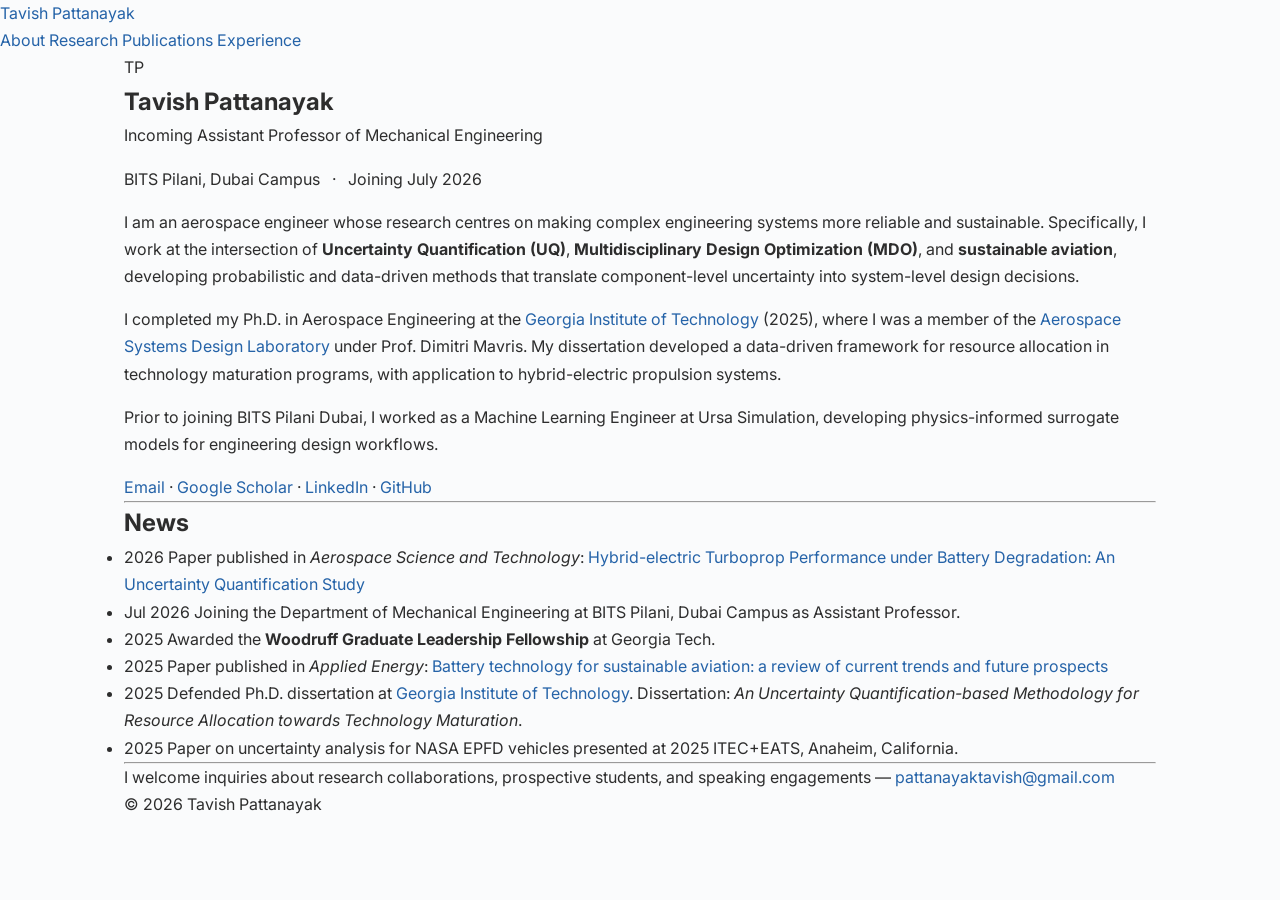
==== commit 44c4bd0c: "Revise header and profile section in index.html Updated title and added meta description for SEO. Re" ====
--- a/index.html
+++ b/index.html
@@ -3,76 +3,138 @@
 <head>
   <meta charset="UTF-8" />
   <meta name="viewport" content="width=device-width, initial-scale=1.0" />
-  <title>Research – Tavish Pattanayak</title>
+  <title>Tavish Pattanayak</title>
+  <meta name="description" content="Tavish Pattanayak — Incoming Assistant Professor, Mechanical Engineering, BITS Pilani Dubai. Research in Uncertainty Quantification and Sustainable Aviation." />
   <link rel="preconnect" href="https://fonts.googleapis.com" />
   <link rel="preconnect" href="https://fonts.gstatic.com" crossorigin />
-  <link href="https://fonts.googleapis.com/css2?family=Inter:wght@300;400;500;600;700&family=Source+Serif+4:ital,wght@0,300;0,400;0,600;1,400&display=swap" rel="stylesheet" />
+  <link href="https://fonts.googleapis.com/css2?family=Inter:wght@400;500;600&family=Lora:ital,wght@0,500;0,600;1,400&display=swap" rel="stylesheet" />
   <link rel="stylesheet" href="style.css" />
 </head>
 <body>
 
-<nav id="navbar">
-  <div class="nav-inner">
-    <a class="nav-name" href="index.html">Tavish Pattanayak</a>
-    <button class="nav-toggle" aria-label="Toggle menu" onclick="toggleMenu()">&#9776;</button>
-    <ul class="nav-links" id="navLinks">
-      <li><a href="index.html">Home</a></li>
-      <li><a href="research.html" class="active">Research</a></li>
-      <li><a href="publications.html">Publications</a></li>
-      <li><a href="experience.html">Experience</a></li>
-    </ul>
+<header class="site-header">
+  <div class="header-inner">
+    <a class="site-title" href="index.html">Tavish Pattanayak</a>
+    <button class="nav-toggle" aria-label="Open menu" onclick="toggleMenu()">&#9776;</button>
+    <nav id="main-nav">
+      <a href="index.html" class="active">About</a>
+      <a href="research.html">Research</a>
+      <a href="publications.html">Publications</a>
+      <a href="experience.html">Experience</a>
+    </nav>
   </div>
-</nav>
+</header>
 
-<div class="page-header">
+<main>
   <div class="container">
-    <h1 class="page-title">Research</h1>
-    <p class="page-subtitle">Computational and probabilistic methods for robust aerospace engineering design</p>
-  </div>
-</div>
 
-<section class="section">
-  <div class="container">
-    <p class="section-intro">My work develops computational and probabilistic methods that make aerospace engineering design more robust, efficient, and reliable &mdash; particularly for emerging sustainable technologies.</p>
-    <div class="research-grid">
-
-      <div class="research-card">
-        <div class="research-icon">&#128202;</div>
-        <h3>Uncertainty Quantification</h3>
-        <p>Propagating aleatory and epistemic uncertainties through high-fidelity aerospace simulations. Methods include polynomial chaos expansion, Gaussian process surrogates, Monte Carlo sampling, FORM/SORM, and Sobol sensitivity analysis. Application domains: hybrid-electric propulsion, structural integrity, and sustainable aviation fuel combustion.</p>
+    <!-- ── PROFILE ─────────────────────────────────────────────────────── -->
+    <section class="profile">
+      <div class="profile-photo-col">
+        <img src="photo.jpg" alt="Tavish Pattanayak" class="profile-photo"
+          onerror="this.style.display='none';document.getElementById('initials').style.display='flex'" />
+        <div id="initials" class="profile-initials" style="display:none">TP</div>
       </div>
 
-      <div class="research-card">
-        <div class="research-icon">&#9881;&#65039;</div>
-        <h3>Multidisciplinary Design Optimization</h3>
-        <p>Gradient-based and evolutionary MDO for aircraft systems. Robust and reliability-based design under uncertainty (RBDO / OUU). Integration of high-fidelity physics solvers (CFD, FEA) with MDO frameworks including OpenMDAO and GEMSEO. Adjoint-based sensitivity computation for computationally tractable multi-physics optimization.</p>
+      <div class="profile-info">
+        <h1 class="profile-name">Tavish Pattanayak</h1>
+        <p class="profile-position">Incoming Assistant Professor of Mechanical Engineering</p>
+        <p class="profile-affil">BITS Pilani, Dubai Campus &ensp;&middot;&ensp; Joining July 2026</p>
+
+        <div class="profile-divider"></div>
+
+        <p class="profile-bio">
+          I am an aerospace engineer whose research centres on making complex engineering systems
+          more reliable and sustainable. Specifically, I work at the intersection of
+          <strong>Uncertainty Quantification (UQ)</strong>,
+          <strong>Multidisciplinary Design Optimization (MDO)</strong>, and
+          <strong>sustainable aviation</strong>, developing probabilistic and data-driven
+          methods that translate component-level uncertainty into system-level design decisions.
+        </p>
+        <p class="profile-bio">
+          I completed my Ph.D. in Aerospace Engineering at the
+          <a href="https://www.gatech.edu" target="_blank" rel="noopener">Georgia Institute of Technology</a>
+          (2025), where I was a member of the
+          <a href="https://www.asdl.gatech.edu" target="_blank" rel="noopener">Aerospace Systems Design Laboratory</a>
+          under Prof. Dimitri Mavris. My dissertation developed a data-driven framework for
+          resource allocation in technology maturation programs, with application to
+          hybrid-electric propulsion systems.
+        </p>
+        <p class="profile-bio">
+          Prior to joining BITS Pilani Dubai, I worked as a Machine Learning Engineer at
+          Ursa Simulation, developing physics-informed surrogate models for engineering
+          design workflows.
+        </p>
+
+        <div class="profile-links">
+          <a href="mailto:pattanayaktavish@gmail.com">Email</a>
+          <span class="link-sep">&middot;</span>
+          <a href="https://scholar.google.com/citations?user=PsUwedsAAAAJ&hl=en" target="_blank" rel="noopener">Google Scholar</a>
+          <span class="link-sep">&middot;</span>
+          <a href="https://www.linkedin.com/in/tavishp/" target="_blank" rel="noopener">LinkedIn</a>
+          <span class="link-sep">&middot;</span>
+          <a href="https://github.com/tp2910" target="_blank" rel="noopener">GitHub</a>
+        </div>
       </div>
+    </section>
 
-      <div class="research-card">
-        <div class="research-icon">&#9992;&#65039;</div>
-        <h3>Sustainable Aviation</h3>
-        <p>Exploring the full landscape of pathways toward net-zero aviation: hybrid-electric and fully electric propulsion, sustainable aviation fuels (SAF) derived from biomass, waste, and synthetic routes, hydrogen propulsion, and operational efficiency improvements. My research quantifies the uncertainty and risk inherent in each pathway, supports technology selection decisions under uncertainty, and contributes to the development of certification and validation frameworks for next-generation aircraft.</p>
-      </div>
+    <hr class="section-rule" />
 
-      <div class="research-card">
-        <div class="research-icon">&#129302;</div>
-        <h3>Machine Learning for Engineering</h3>
-        <p>Surrogate model development (Kriging, neural networks, Gaussian processes) for computationally expensive aerospace simulations. Physics-informed machine learning. Active learning for adaptive sampling. Application to UQ-MDO integrated workflows where evaluating high-fidelity models at every design point is infeasible.</p>
-      </div>
+    <!-- ── NEWS ───────────────────────────────────────────────────────── -->
+    <section class="news-section">
+      <h2 class="section-heading">News</h2>
+      <ul class="news-list">
+        <li>
+          <time>2026</time>
+          <span>Paper published in <em>Aerospace Science and Technology</em>:
+            <a href="https://doi.org/10.1016/j.ast.2025.111243" target="_blank" rel="noopener">
+              Hybrid-electric Turboprop Performance under Battery Degradation: An Uncertainty Quantification Study
+            </a>
+          </span>
+        </li>
+        <li>
+          <time>Jul 2026</time>
+          <span>Joining the Department of Mechanical Engineering at BITS Pilani, Dubai Campus as Assistant Professor.</span>
+        </li>
+        <li>
+          <time>2025</time>
+          <span>Awarded the <strong>Woodruff Graduate Leadership Fellowship</strong> at Georgia Tech.</span>
+        </li>
+        <li>
+          <time>2025</time>
+          <span>Paper published in <em>Applied Energy</em>:
+            <a href="https://www.sciencedirect.com/science/article/pii/S0306261925010864" target="_blank" rel="noopener">
+              Battery technology for sustainable aviation: a review of current trends and future prospects
+            </a>
+          </span>
+        </li>
+        <li>
+          <time>2025</time>
+          <span>Defended Ph.D. dissertation at
+            <a href="https://www.gatech.edu" target="_blank" rel="noopener">Georgia Institute of Technology</a>.
+            Dissertation: <em>An Uncertainty Quantification-based Methodology for Resource Allocation towards Technology Maturation</em>.
+          </span>
+        </li>
+        <li>
+          <time>2025</time>
+          <span>Paper on uncertainty analysis for NASA EPFD vehicles presented at 2025 ITEC+EATS, Anaheim, California.</span>
+        </li>
+      </ul>
+    </section>
 
-      <div class="research-card">
-        <div class="research-icon">&#127919;</div>
-        <h3>Technology Maturation &amp; Risk Analysis</h3>
-        <p>Novel metrics for technology readiness assessment under uncertainty &mdash; Failure Impact (FI) and Uncertainty Impact (UI). Multi-attribute decision-making frameworks for prioritising component testing. Adaptive resource allocation for technology development programs, enabling rational test planning in the face of limited budgets and evolving information.</p>
-      </div>
+    <hr class="section-rule" />
 
-    </div>
+    <!-- ── CONTACT ─────────────────────────────────────────────────────── -->
+    <section class="contact-section">
+      <p>I welcome inquiries about research collaborations, prospective students, and speaking engagements &mdash; <a href="mailto:pattanayaktavish@gmail.com">pattanayaktavish@gmail.com</a></p>
+    </section>
+
   </div>
-</section>
+</main>
 
-<footer class="footer">
+<footer class="site-footer">
   <div class="container">
-    <p>&copy; 2026 Tavish Pattanayak &middot; Built with GitHub Pages</p>
+    &copy; 2026 Tavish Pattanayak
   </div>
 </footer>
 
--- a/style.css
+++ b/style.css
@@ -16,7 +16,6 @@
   --radius:      10px;
   --shadow-sm:   0 1px 4px rgba(0,0,0,.06);
   --shadow-md:   0 4px 16px rgba(0,0,0,.10);
-  --shadow-lg:   0 8px 32px rgba(0,0,0,.12);
   --font-sans:   'Inter', system-ui, -apple-system, sans-serif;
   --font-serif:  'Source Serif 4', Georgia, serif;
   --nav-h:       60px;
@@ -36,7 +35,6 @@
 a { color: var(--blue); text-decoration: none; transition: color var(--transition); }
 a:hover { color: var(--blue-light); }
 
-img { max-width: 100%; display: block; }
 p { margin-bottom: 1rem; }
 p:last-child { margin-bottom: 0; }
 
@@ -57,7 +55,7 @@
   backdrop-filter: blur(8px);
   transition: box-shadow var(--transition);
 }
-#navbar.scrolled { box-shadow: 0 2px 16px rgba(0,0,0,.2); }
+#navbar.scrolled { box-shadow: 0 2px 16px rgba(0,0,0,.22); }
 
 .nav-inner {
   max-width: 1080px;
@@ -83,17 +81,20 @@
   gap: 0.25rem;
 }
 .nav-links li a {
-  color: rgba(255,255,255,0.82);
+  color: rgba(255,255,255,0.78);
   font-size: 0.875rem;
   font-weight: 500;
-  padding: 0.4rem 0.75rem;
+  padding: 0.4rem 0.8rem;
   border-radius: 6px;
   transition: background var(--transition), color var(--transition);
 }
 .nav-links li a:hover,
 .nav-links li a.active {
   color: var(--white);
-  background: rgba(255,255,255,0.12);
+  background: rgba(255,255,255,0.13);
+}
+.nav-links li a.active {
+  font-weight: 600;
 }
 
 .nav-toggle {
@@ -106,7 +107,43 @@
   padding: 0.25rem;
 }
 
-/* ── Hero ──────────────────────────────────────────────────────────────────── */
+/* ── Page header (inner pages) ─────────────────────────────────────────────── */
+.page-header {
+  background: linear-gradient(135deg, var(--navy) 0%, #2A4A7A 60%, #1E3A6E 100%);
+  padding: calc(var(--nav-h) + 2.5rem) 0 2.5rem;
+  position: relative;
+  overflow: hidden;
+}
+.page-header::before {
+  content: '';
+  position: absolute;
+  inset: 0;
+  background: url("data:image/svg+xml,%3Csvg width='60' height='60' viewBox='0 0 60 60' xmlns='http://www.w3.org/2000/svg'%3E%3Cg fill='none' fill-rule='evenodd'%3E%3Cg fill='%23ffffff' fill-opacity='0.03'%3E%3Cpath d='M36 34v-4h-2v4h-4v2h4v4h2v-4h4v-2h-4zm0-30V0h-2v4h-4v2h4v4h2V6h4V4h-4zM6 34v-4H4v4H0v2h4v4h2v-4h4v-2H6zM6 4V0H4v4H0v2h4v4h2V6h4V4H6z'/%3E%3C/g%3E%3C/g%3E%3C/svg%3E");
+}
+.page-title {
+  font-family: var(--font-serif);
+  font-size: clamp(1.75rem, 4vw, 2.5rem);
+  font-weight: 600;
+  color: var(--white);
+  position: relative;
+}
+.page-subtitle {
+  font-size: 1rem;
+  color: rgba(255,255,255,.65);
+  margin-top: 0.4rem;
+  margin-bottom: 0;
+  position: relative;
+}
+.page-subtitle a,
+.header-link {
+  color: rgba(255,255,255,.85);
+  text-decoration: underline;
+  text-decoration-color: rgba(255,255,255,.35);
+}
+.page-subtitle a:hover,
+.header-link:hover { color: var(--white); }
+
+/* ── Hero (home page only) ─────────────────────────────────────────────────── */
 .hero {
   padding-top: calc(var(--nav-h) + 4rem);
   padding-bottom: 4rem;
@@ -150,7 +187,6 @@
   display: flex;
   align-items: center;
   justify-content: center;
-  letter-spacing: 0.05em;
 }
 
 .hero-name {
@@ -165,23 +201,22 @@
   font-size: 1.125rem;
   font-weight: 500;
   color: rgba(255,255,255,0.9);
-  margin-bottom: 0.25rem;
+  margin-bottom: 0.3rem;
 }
 .hero-affil {
   font-size: 0.95rem;
-  color: rgba(255,255,255,0.75);
+  color: rgba(255,255,255,0.78);
   margin-bottom: 0.2rem;
   display: flex;
   flex-wrap: wrap;
   align-items: center;
-  gap: 0.5rem;
+  gap: 0.6rem;
 }
 .affil-primary { font-weight: 500; color: rgba(255,255,255,.9); }
-.affil-sep { color: rgba(255,255,255,.4); }
 .affil-joining {
   background: var(--accent);
   color: #fff;
-  font-size: 0.78rem;
+  font-size: 0.77rem;
   font-weight: 600;
   padding: 0.15rem 0.6rem;
   border-radius: 20px;
@@ -192,6 +227,12 @@
   color: rgba(255,255,255,0.6);
   margin-bottom: 1.25rem;
 }
+.hero-link {
+  color: rgba(255,255,255,0.75);
+  text-decoration: underline;
+  text-decoration-color: rgba(255,255,255,.3);
+}
+.hero-link:hover { color: var(--white); }
 
 .hero-badges {
   display: flex;
@@ -200,14 +241,13 @@
   margin-bottom: 1.5rem;
 }
 .badge {
-  background: rgba(255,255,255,0.12);
+  background: rgba(255,255,255,0.11);
   border: 1px solid rgba(255,255,255,0.2);
   color: rgba(255,255,255,0.88);
   font-size: 0.78rem;
   font-weight: 500;
   padding: 0.3rem 0.8rem;
   border-radius: 20px;
-  letter-spacing: .02em;
 }
 
 .hero-links { display: flex; flex-wrap: wrap; gap: 0.75rem; }
@@ -227,16 +267,16 @@
   color: var(--white);
   border: 2px solid var(--accent);
 }
-.btn-primary:hover { background: #B8791A; border-color: #B8791A; color: var(--white); }
+.btn-primary:hover { background: #b87e1a; border-color: #b87e1a; color: var(--white); }
 .btn-outline {
   background: transparent;
   color: rgba(255,255,255,0.88);
-  border: 2px solid rgba(255,255,255,0.35);
-}
-.btn-outline:hover { background: rgba(255,255,255,0.12); border-color: rgba(255,255,255,0.6); color: var(--white); }
+  border: 2px solid rgba(255,255,255,0.32);
+}
+.btn-outline:hover { background: rgba(255,255,255,0.11); border-color: rgba(255,255,255,0.6); color: var(--white); }
 
 /* ── Sections ───────────────────────────────────────────────────────────────── */
-.section { padding: 5rem 0; }
+.section { padding: 4.5rem 0; }
 .section-alt { background: var(--bg-alt); }
 
 .section-title {
@@ -245,11 +285,10 @@
   font-weight: 600;
   color: var(--navy);
   margin-bottom: 0.5rem;
-  padding-bottom: 0.75rem;
+  padding-bottom: 0.65rem;
   border-bottom: 3px solid var(--blue);
   display: inline-block;
 }
-
 .section-intro {
   color: var(--text-muted);
   font-size: 1rem;
@@ -261,7 +300,7 @@
 /* ── About ──────────────────────────────────────────────────────────────────── */
 .about-grid {
   display: grid;
-  grid-template-columns: 1fr 320px;
+  grid-template-columns: 1fr 300px;
   gap: 3rem;
   align-items: start;
   margin-top: 1.5rem;
@@ -279,7 +318,7 @@
   box-shadow: var(--shadow-sm);
 }
 .card-heading {
-  font-size: 0.8rem;
+  font-size: 0.78rem;
   font-weight: 700;
   text-transform: uppercase;
   letter-spacing: .1em;
@@ -287,15 +326,38 @@
   margin-bottom: 0.9rem;
 }
 .info-list { list-style: none; display: flex; flex-direction: column; gap: 0.75rem; }
-.info-list li { display: flex; gap: 0.6rem; align-items: flex-start; font-size: 0.875rem; color: var(--text); line-height: 1.5; }
+.info-list li {
+  display: flex;
+  gap: 0.6rem;
+  align-items: flex-start;
+  font-size: 0.875rem;
+  color: var(--text);
+  line-height: 1.55;
+}
 .info-icon { font-size: 1rem; flex-shrink: 0; margin-top: 0.05rem; }
+
+/* ── Contact (simple one-line) ─────────────────────────────────────────────── */
+.contact-simple {
+  background: var(--bg-alt);
+  padding: 2.5rem 0;
+}
+.contact-line {
+  font-size: 0.95rem;
+  color: var(--text-muted);
+  white-space: nowrap;
+  overflow: hidden;
+  text-overflow: ellipsis;
+  margin: 0;
+}
+.contact-line a { color: var(--blue); font-weight: 500; }
+.contact-line a:hover { color: var(--blue-light); }
 
 /* ── Research Grid ──────────────────────────────────────────────────────────── */
 .research-grid {
   display: grid;
   grid-template-columns: repeat(auto-fill, minmax(300px, 1fr));
   gap: 1.5rem;
-  margin-top: 1rem;
+  margin-top: 0.5rem;
 }
 .research-card {
   background: var(--white);
@@ -334,7 +396,7 @@
 
 /* ── Publications ───────────────────────────────────────────────────────────── */
 .pub-category {
-  font-size: 0.8rem;
+  font-size: 0.78rem;
   font-weight: 700;
   text-transform: uppercase;
   letter-spacing: .1em;
@@ -344,8 +406,7 @@
   padding-bottom: 0.4rem;
   border-bottom: 1px solid var(--border);
 }
-
-.pub-list { display: flex; flex-direction: column; gap: 0; }
+.pub-list { display: flex; flex-direction: column; }
 .pub-item {
   display: flex;
   gap: 1.5rem;
@@ -377,6 +438,7 @@
   font-size: 0.875rem;
   color: var(--text);
   margin-bottom: 0.5rem;
+  line-height: 1.5;
 }
 .pub-links { display: flex; gap: 0.5rem; flex-wrap: wrap; }
 .pub-link {
@@ -394,7 +456,7 @@
 .timeline {
   position: relative;
   padding-left: 2rem;
-  margin-top: 1.5rem;
+  margin-top: 0.5rem;
 }
 .timeline::before {
   content: '';
@@ -427,7 +489,6 @@
   padding: 0.2rem 0.65rem;
   border-radius: 20px;
   margin-bottom: 0.5rem;
-  letter-spacing: .02em;
 }
 .timeline-content h3 {
   font-size: 1.05rem;
@@ -448,36 +509,44 @@
   line-height: 1.65;
 }
 
-/* ── Contact ────────────────────────────────────────────────────────────────── */
-.contact-container { text-align: center; }
-.contact-grid {
-  display: flex;
-  flex-wrap: wrap;
-  justify-content: center;
-  gap: 1.5rem;
+/* ── Awards grid ────────────────────────────────────────────────────────────── */
+.awards-grid {
+  display: grid;
+  grid-template-columns: repeat(auto-fill, minmax(280px, 1fr));
+  gap: 1rem;
   margin-top: 0.5rem;
 }
-.contact-item {
+.award-item {
+  display: flex;
+  gap: 1rem;
   background: var(--white);
   border: 1px solid var(--border);
   border-radius: var(--radius);
-  padding: 1.5rem 2rem;
-  display: flex;
-  gap: 1rem;
+  padding: 1rem 1.25rem;
+  box-shadow: var(--shadow-sm);
   align-items: flex-start;
-  text-align: left;
-  max-width: 320px;
-  box-shadow: var(--shadow-sm);
-  flex: 1 1 260px;
-}
-.contact-icon { font-size: 1.4rem; flex-shrink: 0; margin-top: 0.1rem; }
-.contact-item strong { color: var(--navy); font-size: 0.875rem; display: block; margin-bottom: 0.25rem; }
-.contact-item p, .contact-item span, .contact-item a { font-size: 0.875rem; color: var(--text-muted); }
+}
+.award-year {
+  flex-shrink: 0;
+  font-size: 0.78rem;
+  font-weight: 700;
+  color: var(--blue);
+  background: var(--blue-pale);
+  padding: 0.2rem 0.55rem;
+  border-radius: 20px;
+  white-space: nowrap;
+  margin-top: 0.1rem;
+}
+.award-item strong { font-size: 0.9rem; color: var(--navy); display: block; margin-bottom: 0.15rem; }
+.award-org { font-size: 0.82rem; color: var(--text-muted); }
+
+/* ── Publications: submitted year label ──────────────────────────────────── */
+.pub-year-submitted { color: var(--text-muted); font-weight: 600; }
 
 /* ── Footer ─────────────────────────────────────────────────────────────────── */
 .footer {
   background: var(--navy);
-  color: rgba(255,255,255,0.5);
+  color: rgba(255,255,255,0.45);
   text-align: center;
   padding: 1.5rem 0;
   font-size: 0.8rem;
@@ -486,7 +555,6 @@
 /* ── Responsive ─────────────────────────────────────────────────────────────── */
 @media (max-width: 900px) {
   .about-grid { grid-template-columns: 1fr; }
-  .about-card-wrap { flex-direction: row; }
 }
 
 @media (max-width: 680px) {
@@ -511,14 +579,15 @@
   .nav-links.open { display: flex; }
   .nav-links li a { display: block; padding: 0.75rem 1rem; font-size: 1rem; }
 
-  .section { padding: 3.5rem 0; }
-  .about-card-wrap { flex-direction: column; }
+  .section { padding: 3rem 0; }
+  .contact-line { white-space: normal; }
   .pub-item { flex-direction: column; gap: 0.5rem; }
   .pub-year { width: auto; }
 }
 
 @media (max-width: 480px) {
   .hero-name { font-size: 1.75rem; }
+  .page-title { font-size: 1.75rem; }
   .section-title { font-size: 1.5rem; }
   .research-grid { grid-template-columns: 1fr; }
 }
